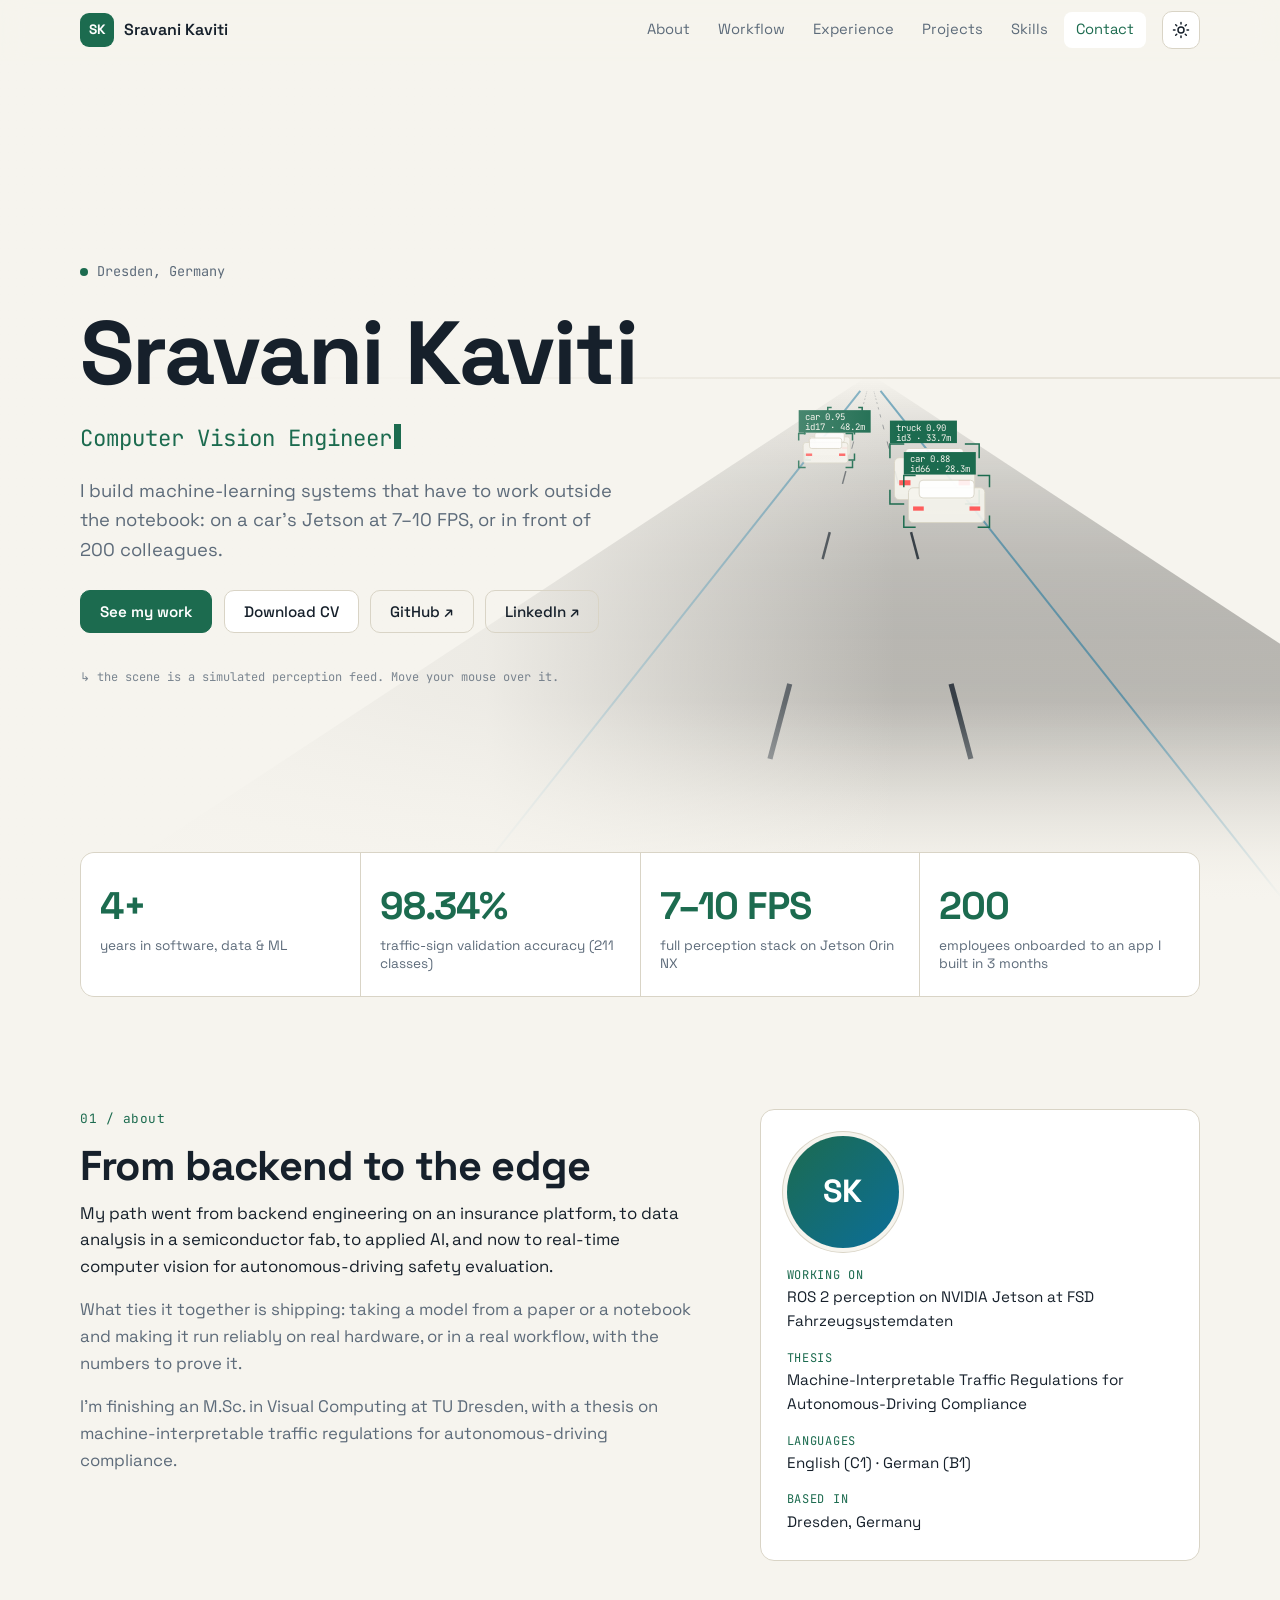
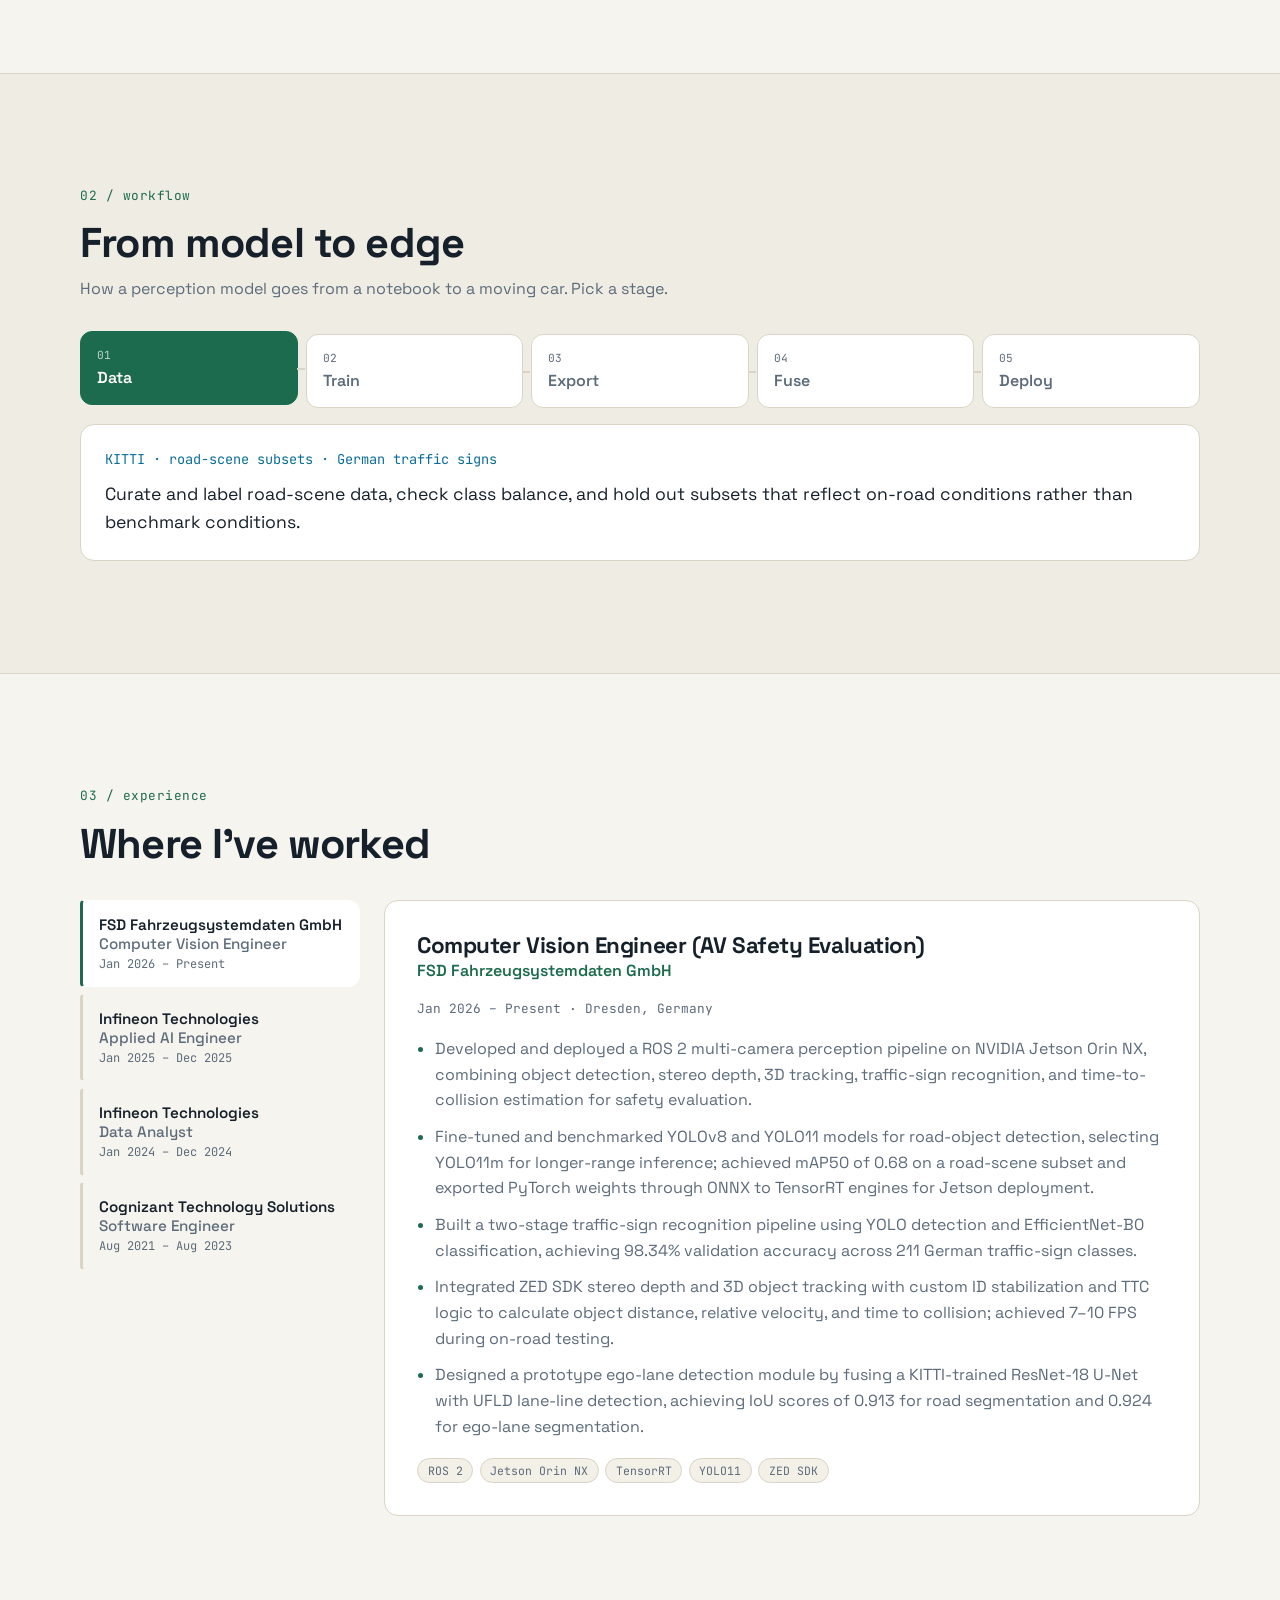
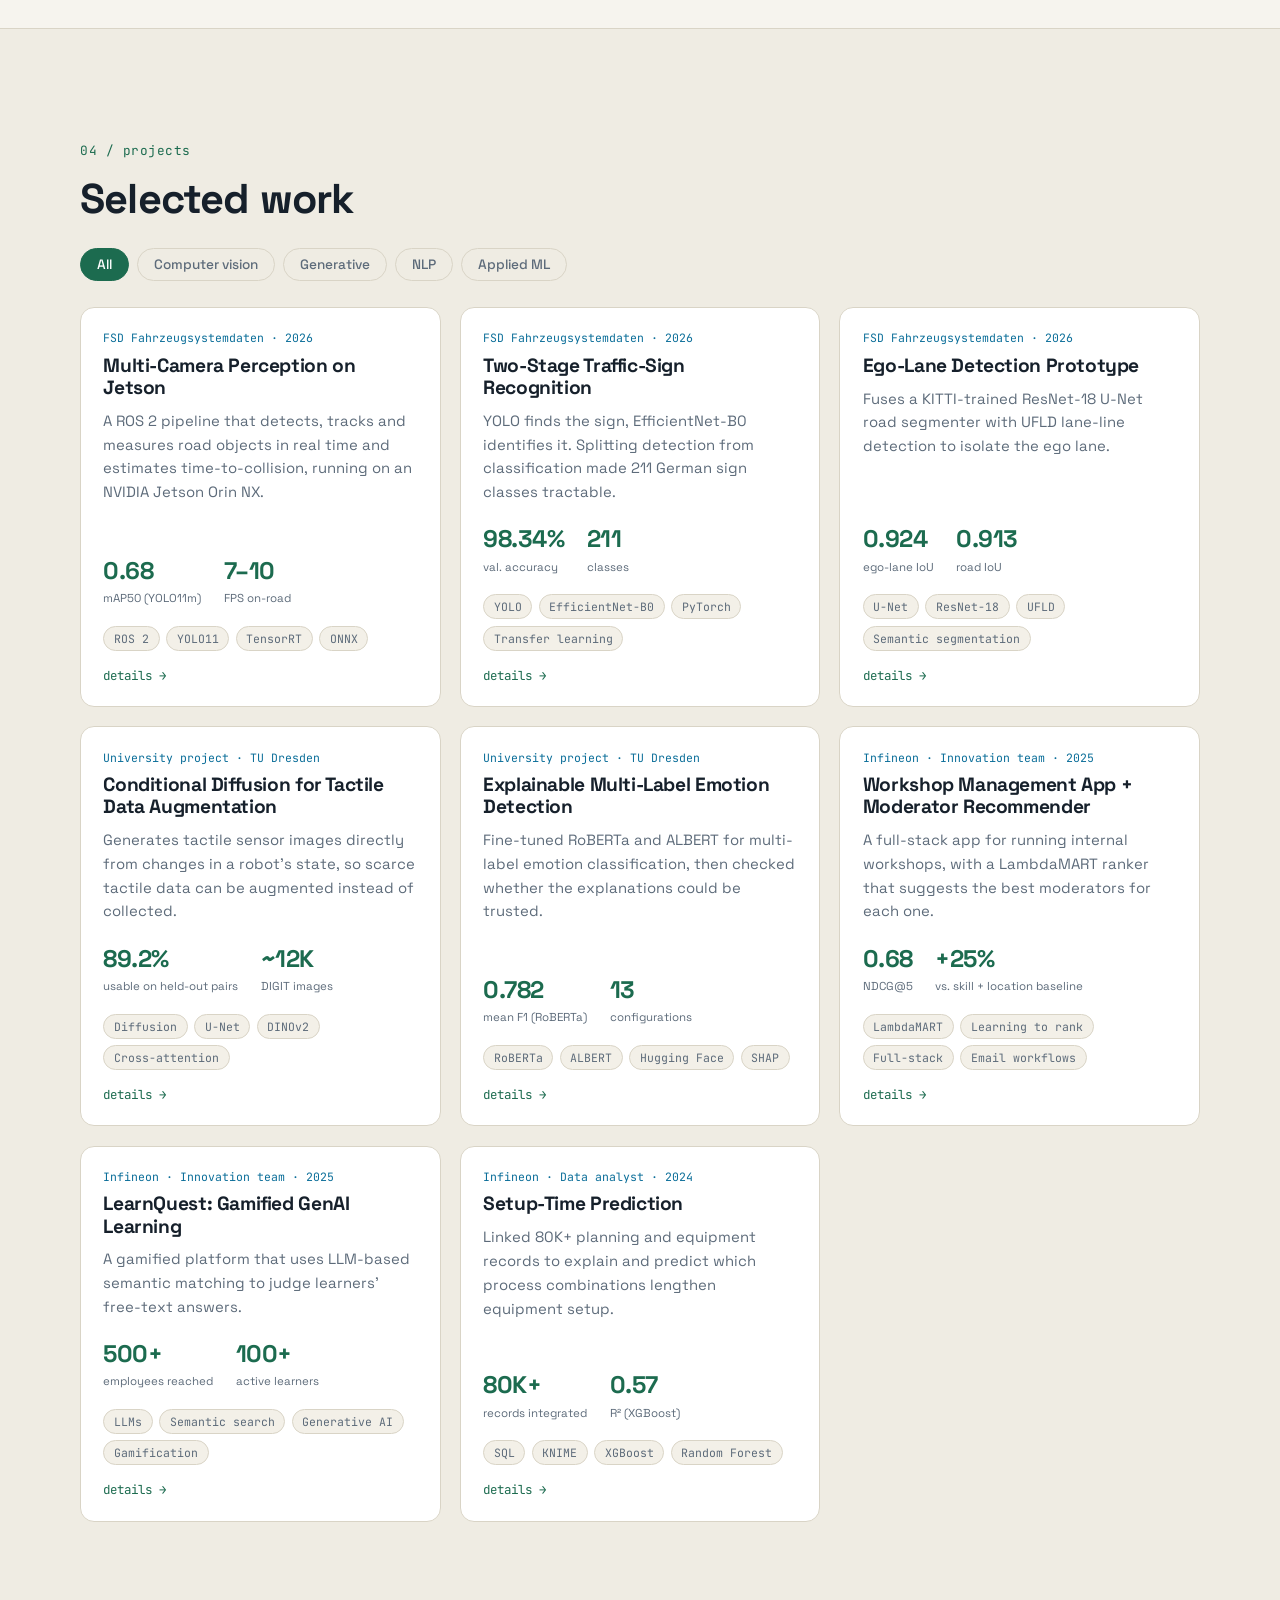
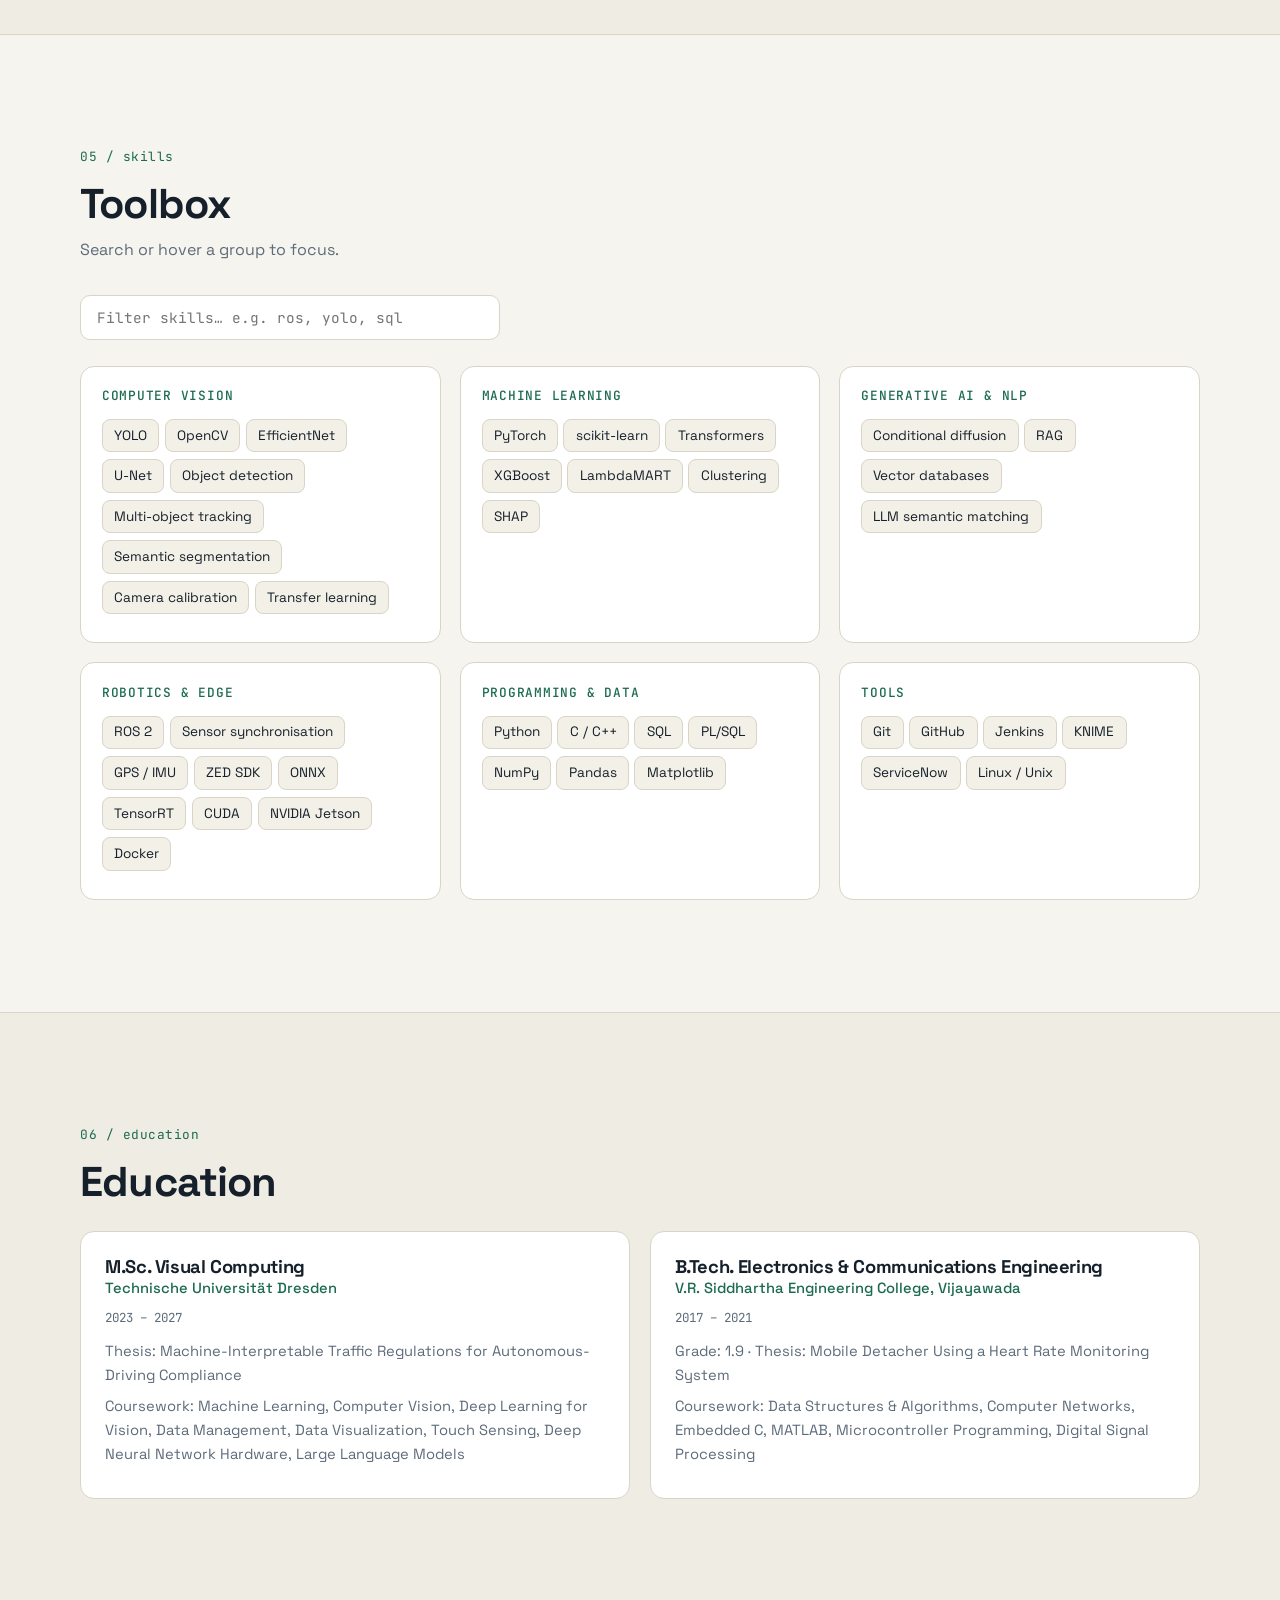
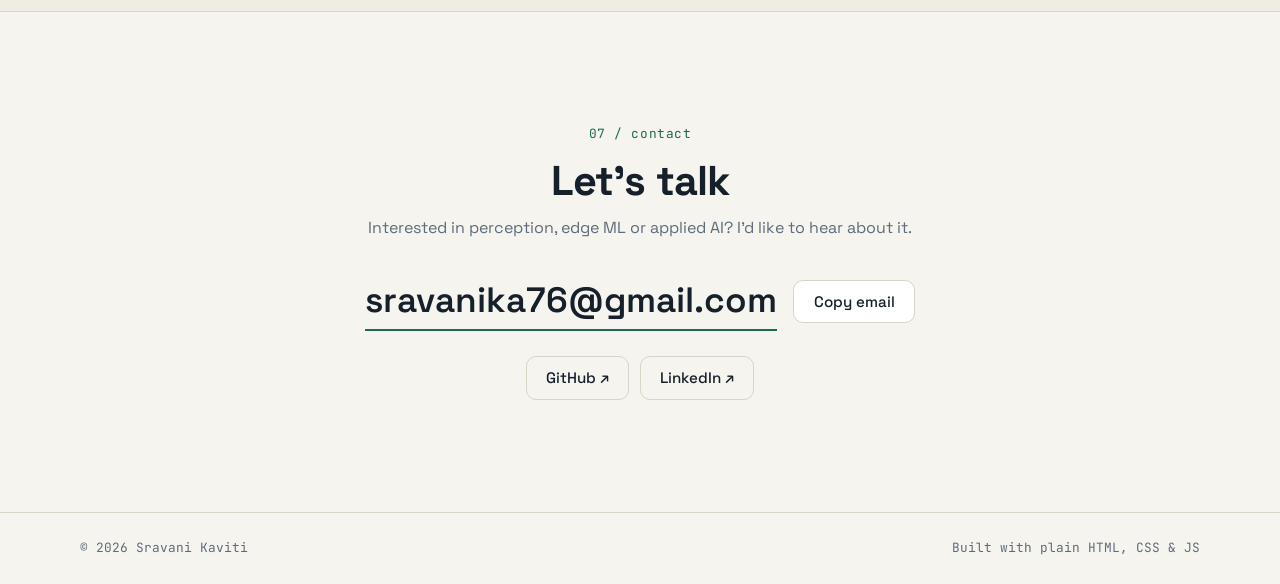
==== index.html @ 3eb27499 "SK_portfolio" ====
<!doctype html>
<html lang="en" data-theme="dark">
<head>
  <meta charset="utf-8">
  <meta name="viewport" content="width=device-width, initial-scale=1">
  <title>Sravani Kaviti · Computer Vision & Applied AI Engineer</title>
  <meta name="description" content="Portfolio of Sravani Kaviti: computer vision and applied AI engineer building real-time perception systems and ML applications. Python, PyTorch, ROS 2, TensorRT, NVIDIA Jetson.">
  <meta property="og:title" content="Sravani Kaviti · Computer Vision & Applied AI Engineer">
  <meta property="og:description" content="Real-time perception on NVIDIA Jetson, ranking models, and generative AI, shipped to real users.">
  <meta property="og:type" content="website">
  <link rel="icon" href="assets/favicon.svg" type="image/svg+xml">
  <link rel="preconnect" href="https://fonts.googleapis.com">
  <link rel="preconnect" href="https://fonts.gstatic.com" crossorigin>
  <link href="https://fonts.googleapis.com/css2?family=JetBrains+Mono:wght@400;500&family=Space+Grotesk:wght@400;500;600;700&display=swap" rel="stylesheet">
  <link rel="stylesheet" href="css/style.css">
  <script>
    // Apply saved theme before paint to avoid a flash
    try {
      var t = localStorage.getItem("theme");
      if (t) document.documentElement.setAttribute("data-theme", t);
      else if (window.matchMedia("(prefers-color-scheme: light)").matches)
        document.documentElement.setAttribute("data-theme", "light");
    } catch (e) {}
  </script>
</head>
<body>
  <div class="progress" id="progress" aria-hidden="true"></div>
  <a class="skip" href="#main">Skip to content</a>

  <header class="nav" id="nav">
    <a class="brand" href="#top" aria-label="Home"><span class="brand-mark">SK</span><span class="brand-name">Sravani Kaviti</span></a>
    <nav aria-label="Primary">
      <ul id="navlinks">
        <li><a href="#about">About</a></li>
        <li><a href="#pipeline">Workflow</a></li>
        <li><a href="#experience">Experience</a></li>
        <li><a href="#projects">Projects</a></li>
        <li><a href="#skills">Skills</a></li>
        <li><a href="#contact">Contact</a></li>
      </ul>
    </nav>
    <button class="icon-btn" id="themeBtn" aria-label="Toggle light / dark theme" title="Toggle theme">
      <svg viewBox="0 0 24 24" width="18" height="18" fill="none" stroke="currentColor" stroke-width="2" stroke-linecap="round" stroke-linejoin="round"><circle cx="12" cy="12" r="4"/><path d="M12 2v2M12 20v2M4.9 4.9l1.4 1.4M17.7 17.7l1.4 1.4M2 12h2M20 12h2M4.9 19.1l1.4-1.4M17.7 6.3l1.4-1.4"/></svg>
    </button>
    <button class="icon-btn menu-btn" id="menuBtn" aria-label="Menu" aria-expanded="false">
      <svg viewBox="0 0 24 24" width="20" height="20" fill="none" stroke="currentColor" stroke-width="2" stroke-linecap="round"><path d="M4 7h16M4 12h16M4 17h16"/></svg>
    </button>
  </header>

  <main id="main">
    <!-- HERO -->
    <section class="hero" id="top">
      <canvas id="scene" aria-hidden="true"></canvas>
      <div class="hero-fade" aria-hidden="true"></div>
      <div class="wrap hero-inner">
        <p class="eyebrow mono"><span class="dot"></span> <span id="loc">Dresden, Germany</span></p>
        <h1 id="heroName">Sravani Kaviti</h1>
        <p class="role mono"><span id="roleText"></span><span class="caret" aria-hidden="true"></span></p>
        <p class="lead" id="tagline"></p>
        <div class="cta">
          <a class="btn primary" href="#projects">See my work</a>
          <a class="btn" id="cvBtn" href="assets/Sravani_Kaviti_CV.pdf" target="_blank" rel="noopener">Download CV</a>
          <a class="btn ghost" id="ghBtn" href="#" target="_blank" rel="noopener">GitHub ↗</a>
          <a class="btn ghost" id="liBtn" href="#" target="_blank" rel="noopener">LinkedIn ↗</a>
        </div>
        <p class="hint mono">↳ the scene is a simulated perception feed. Move your mouse over it.</p>
      </div>
    </section>

    <div class="wrap">
      <ul class="stats" id="stats"></ul>
    </div>

    <!-- ABOUT -->
    <section class="section" id="about">
      <div class="wrap about-grid">
        <div>
          <p class="section-tag mono">01 / about</p>
          <h2>From backend to the edge</h2>
          <div id="aboutText" class="prose"></div>
        </div>
        <aside class="card about-card reveal">
          <div class="avatar" id="avatar"><span>SK</span></div>
          <dl id="aboutNow"></dl>
        </aside>
      </div>
    </section>

    <!-- PIPELINE -->
    <section class="section alt" id="pipeline">
      <div class="wrap">
        <p class="section-tag mono">02 / workflow</p>
        <h2>From model to edge</h2>
        <p class="sub">How a perception model goes from a notebook to a moving car. Pick a stage.</p>
        <div class="pipe" id="pipe" role="tablist" aria-label="Deployment stages"></div>
        <div class="pipe-detail card" id="pipeDetail" aria-live="polite"></div>
      </div>
    </section>

    <!-- EXPERIENCE -->
    <section class="section" id="experience">
      <div class="wrap">
        <p class="section-tag mono">03 / experience</p>
        <h2>Where I've worked</h2>
        <div class="exp">
          <div class="exp-tabs" id="expTabs" role="tablist" aria-label="Roles" aria-orientation="vertical"></div>
          <div class="exp-panel card" id="expPanel" role="tabpanel" aria-live="polite"></div>
        </div>
      </div>
    </section>

    <!-- PROJECTS -->
    <section class="section alt" id="projects">
      <div class="wrap">
        <p class="section-tag mono">04 / projects</p>
        <h2>Selected work</h2>
        <div class="filters" id="filters" role="group" aria-label="Filter projects"></div>
        <div class="grid" id="projectGrid"></div>
      </div>
    </section>

    <!-- SKILLS -->
    <section class="section" id="skills">
      <div class="wrap">
        <p class="section-tag mono">05 / skills</p>
        <h2>Toolbox</h2>
        <p class="sub">Search or hover a group to focus.</p>
        <input class="search mono" id="skillSearch" type="search" placeholder="Filter skills… e.g. ros, yolo, sql" aria-label="Filter skills" autocomplete="off">
        <div class="skills" id="skillGrid"></div>
        <p class="empty mono" id="skillEmpty" hidden>No match. Try another keyword.</p>
      </div>
    </section>

    <!-- EDUCATION -->
    <section class="section alt" id="education">
      <div class="wrap">
        <p class="section-tag mono">06 / education</p>
        <h2>Education</h2>
        <div class="edu" id="eduList"></div>
      </div>
    </section>

    <!-- CONTACT -->
    <section class="section contact" id="contact">
      <div class="wrap">
        <p class="section-tag mono">07 / contact</p>
        <h2>Let's talk</h2>
        <p class="sub">Interested in perception, edge ML or applied AI? I'd like to hear about it.</p>
        <div class="contact-row">
          <a class="big-link" id="mailLink" href="#"></a>
          <button class="btn" id="copyBtn" type="button">Copy email</button>
        </div>
        <div class="cta">
          <a class="btn ghost" id="ghBtn2" href="#" target="_blank" rel="noopener">GitHub ↗</a>
          <a class="btn ghost" id="liBtn2" href="#" target="_blank" rel="noopener">LinkedIn ↗</a>
        </div>
      </div>
    </section>
  </main>

  <footer class="footer">
    <div class="wrap">
      <span class="mono">© <span id="year"></span> Sravani Kaviti</span>
      <span class="mono">Built with plain HTML, CSS &amp; JS</span>
    </div>
  </footer>

  <dialog class="modal" id="modal" aria-labelledby="mTitle">
    <form method="dialog"><button class="icon-btn close" aria-label="Close">✕</button></form>
    <div id="modalBody"></div>
  </dialog>

  <div class="toast mono" id="toast" role="status" aria-live="polite"></div>

  <script src="js/data.js"></script>
  <script src="js/scene.js"></script>
  <script src="js/main.js"></script>
</body>
</html>
---- css/style.css ----
:root {
  --bg: #0b0f14;
  --bg-alt: #0e141b;
  --surface: #121a23;
  --surface-2: #17212c;
  --line: #243142;
  --text: #e8edf2;
  --muted: #8d9bab;
  --accent: #b6f24a;
  --accent-ink: #0b0f14;
  --accent-2: #4cc9f0;
  --warn: #ffb454;
  --radius: 14px;
  --font: "Space Grotesk", system-ui, -apple-system, "Segoe UI", Roboto, sans-serif;
  --mono: "JetBrains Mono", ui-monospace, "SFMono-Regular", Menlo, Consolas, monospace;
  color-scheme: dark;
}
:root[data-theme="light"] {
  --bg: #f6f4ee;
  --bg-alt: #efece3;
  --surface: #ffffff;
  --surface-2: #f3f0e8;
  --line: #d9d4c6;
  --text: #16202b;
  --muted: #5d6b7a;
  --accent: #1c6b4f;
  --accent-ink: #ffffff;
  --accent-2: #0b6e99;
  --warn: #b25e00;
  color-scheme: light;
}

* { box-sizing: border-box; }
html { scroll-behavior: smooth; scroll-padding-top: 72px; }
body {
  margin: 0;
  background: var(--bg);
  color: var(--text);
  font-family: var(--font);
  font-size: 16px;
  line-height: 1.6;
  -webkit-font-smoothing: antialiased;
  overflow-x: clip;
}
a { color: inherit; }
h1, h2, h3 { line-height: 1.15; margin: 0; letter-spacing: -0.02em; }
h2 { font-size: clamp(1.8rem, 4vw, 2.6rem); margin-bottom: 0.6rem; }
p { margin: 0 0 1rem; }
.mono { font-family: var(--mono); }
.wrap { width: min(1120px, 100% - 2.5rem); margin-inline: auto; }
.skip { position: absolute; left: -999px; top: 0; background: var(--accent); color: var(--accent-ink); padding: .5rem 1rem; z-index: 100; }
.skip:focus { left: 0; }
:focus-visible { outline: 2px solid var(--accent); outline-offset: 3px; border-radius: 6px; }

/* progress + nav */
.progress { position: fixed; top: 0; left: 0; height: 3px; width: 0; background: var(--accent); z-index: 60; }
.nav {
  position: fixed; inset: 0 0 auto 0; z-index: 50;
  display: flex; align-items: center; gap: 1rem;
  padding: .7rem max(1.25rem, calc((100% - 1120px) / 2));
  backdrop-filter: blur(14px);
  background: color-mix(in srgb, var(--bg) 72%, transparent);
  border-bottom: 1px solid transparent;
  transition: border-color .3s;
}
.nav.scrolled { border-color: var(--line); }
.brand { display: flex; align-items: center; gap: .6rem; text-decoration: none; font-weight: 600; margin-right: auto; }
.brand-mark {
  display: grid; place-items: center; width: 34px; height: 34px; border-radius: 9px;
  background: var(--accent); color: var(--accent-ink); font-weight: 700; font-size: .85rem;
}
nav ul { display: flex; gap: .25rem; list-style: none; margin: 0; padding: 0; }
nav a {
  display: block; padding: .4rem .75rem; border-radius: 8px; text-decoration: none;
  color: var(--muted); font-size: .92rem; transition: color .2s, background .2s;
}
nav a:hover, nav a.active { color: var(--text); background: var(--surface); }
nav a.active { color: var(--accent); }
.icon-btn {
  display: grid; place-items: center; width: 38px; height: 38px; border-radius: 10px;
  border: 1px solid var(--line); background: var(--surface); color: var(--text); cursor: pointer;
  transition: border-color .2s, transform .2s;
}
.icon-btn:hover { border-color: var(--accent); transform: translateY(-1px); }
.menu-btn { display: none; }

/* buttons */
.btn {
  display: inline-flex; align-items: center; gap: .4rem; padding: .7rem 1.2rem; border-radius: 10px;
  border: 1px solid var(--line); background: var(--surface); color: var(--text);
  font: 500 .95rem var(--font); text-decoration: none; cursor: pointer;
  transition: transform .2s, border-color .2s, background .2s;
}
.btn:hover { transform: translateY(-2px); border-color: var(--accent); }
.btn.primary { background: var(--accent); color: var(--accent-ink); border-color: var(--accent); font-weight: 600; }
.btn.ghost { background: transparent; }
.cta { display: flex; flex-wrap: wrap; gap: .7rem; margin-top: 1.6rem; }

/* hero */
.hero { position: relative; min-height: min(100svh, 920px); display: flex; align-items: center; overflow: hidden; padding-top: 4rem; }
#scene { position: absolute; inset: 0; width: 100%; height: 100%; display: block; }
.hero-fade {
  position: absolute; inset: 0; pointer-events: none;
  background:
    linear-gradient(90deg, var(--bg) 0%, color-mix(in srgb, var(--bg) 85%, transparent) 38%, transparent 70%),
    linear-gradient(0deg, var(--bg) 0%, transparent 22%);
}
.hero-inner { position: relative; pointer-events: none; }
.hero-inner > * { pointer-events: auto; }
.eyebrow { color: var(--muted); font-size: .85rem; display: flex; align-items: center; gap: .55rem; margin-bottom: 1.2rem; }
.dot { width: 8px; height: 8px; border-radius: 50%; background: var(--accent); box-shadow: 0 0 0 0 var(--accent); animation: ping 2s infinite; }
@keyframes ping { 70% { box-shadow: 0 0 0 10px transparent; } 100% { box-shadow: 0 0 0 0 transparent; } }
.hero h1 { font-size: clamp(2.8rem, 8vw, 5.6rem); font-weight: 700; }
.role { font-size: clamp(1rem, 2.4vw, 1.4rem); color: var(--accent); margin: 1rem 0 1.2rem; min-height: 1.6em; }
.caret { display: inline-block; width: .55ch; height: 1.1em; background: var(--accent); margin-left: 2px; vertical-align: -0.15em; animation: blink 1s steps(2) infinite; }
@keyframes blink { 50% { opacity: 0; } }
.lead { max-width: 34rem; font-size: 1.15rem; color: var(--muted); }
.hint { font-size: .75rem; color: var(--muted); margin-top: 2.2rem; opacity: .8; }

/* stats */
.stats {
  list-style: none; margin: -3rem 0 0; padding: 0; position: relative; z-index: 2;
  display: grid; grid-template-columns: repeat(4, 1fr); gap: 1px;
  background: var(--line); border: 1px solid var(--line); border-radius: var(--radius); overflow: hidden;
}
.stats li { background: var(--surface); padding: 1.4rem 1.2rem; }
.stats strong { display: block; font-size: clamp(1.7rem, 3.4vw, 2.4rem); font-weight: 700; color: var(--accent); letter-spacing: -0.03em; }
.stats span { color: var(--muted); font-size: .85rem; line-height: 1.35; display: block; }

/* sections */
.section { padding: clamp(4rem, 9vw, 7rem) 0; }
.section.alt { background: var(--bg-alt); border-block: 1px solid var(--line); }
.section-tag { color: var(--accent); font-size: .8rem; margin-bottom: .8rem; letter-spacing: .04em; }
.sub { color: var(--muted); max-width: 40rem; margin-bottom: 2rem; }
.card { background: var(--surface); border: 1px solid var(--line); border-radius: var(--radius); }

/* about */
.about-grid { display: grid; grid-template-columns: 1.4fr 1fr; gap: clamp(1.5rem, 5vw, 4rem); align-items: start; }
.prose p { color: var(--muted); font-size: 1.05rem; }
.prose p:first-child { color: var(--text); }
.about-card { padding: 1.6rem; position: sticky; top: 90px; }
.avatar {
  width: 112px; height: 112px; border-radius: 50%; overflow: hidden; margin-bottom: 1.2rem;
  display: grid; place-items: center; font-weight: 700; font-size: 2rem; color: var(--accent-ink);
  background: linear-gradient(135deg, var(--accent), var(--accent-2));
  box-shadow: 0 0 0 4px var(--bg), 0 0 0 5px var(--line);
}
.avatar img { width: 100%; height: 100%; object-fit: cover; display: block; }
dl { margin: 0; }
dt { font: .75rem var(--mono); color: var(--accent); text-transform: uppercase; letter-spacing: .06em; margin-top: 1rem; }
dd { margin: .15rem 0 0; color: var(--text); font-size: .95rem; }

/* pipeline */
.pipe { display: grid; grid-template-columns: repeat(5, 1fr); gap: .5rem; margin-bottom: 1rem; position: relative; }
.pipe button {
  position: relative; text-align: left; padding: 1rem; border-radius: 12px; cursor: pointer;
  border: 1px solid var(--line); background: var(--surface); color: var(--muted);
  font: 600 1rem var(--font); transition: all .25s;
}
.pipe button small { display: block; font: .7rem var(--mono); color: var(--muted); margin-bottom: .3rem; }
.pipe button:hover { border-color: var(--accent); color: var(--text); }
.pipe button[aria-selected="true"] { background: var(--accent); color: var(--accent-ink); border-color: var(--accent); transform: translateY(-3px); }
.pipe button[aria-selected="true"] small { color: var(--accent-ink); opacity: .7; }
.pipe button:not(:last-child)::after {
  content: ""; position: absolute; right: -.5rem; top: 50%; width: .5rem; height: 2px; background: var(--line);
}
.pipe-detail { padding: 1.5rem; }
.pipe-detail .mono { color: var(--accent-2); font-size: .85rem; margin-bottom: .6rem; }
.pipe-detail p:last-child { margin: 0; font-size: 1.1rem; }
.pipe-detail.swap { animation: swap .35s ease; }
@keyframes swap { from { opacity: 0; transform: translateY(6px); } }

/* experience */
.exp { display: grid; grid-template-columns: 280px 1fr; gap: 1.5rem; margin-top: 2rem; }
.exp-tabs { display: flex; flex-direction: column; gap: .4rem; }
.exp-tabs button {
  text-align: left; padding: .9rem 1rem; border-radius: 12px; cursor: pointer;
  border: 1px solid transparent; background: transparent; color: var(--muted); font: 500 .95rem var(--font);
  border-left: 3px solid var(--line); border-radius: 4px 12px 12px 4px; transition: all .2s;
}
.exp-tabs button b { display: block; color: var(--text); font-weight: 600; }
.exp-tabs button span { font: .75rem var(--mono); }
.exp-tabs button:hover { background: var(--surface); }
.exp-tabs button[aria-selected="true"] { background: var(--surface); border-left-color: var(--accent); }
.exp-panel { padding: clamp(1.2rem, 3vw, 2rem); }
.exp-panel h3 { font-size: 1.4rem; }
.exp-panel .org { color: var(--accent); font-weight: 600; }
.exp-panel .meta { color: var(--muted); font: .8rem var(--mono); margin: .3rem 0 1.2rem; }
.exp-panel ul { padding-left: 1.1rem; margin: 0 0 1.2rem; }
.exp-panel li { margin-bottom: .7rem; color: var(--muted); }
.exp-panel li::marker { color: var(--accent); }
.exp-panel.swap { animation: swap .35s ease; }
.tags { display: flex; flex-wrap: wrap; gap: .4rem; }
.tag { font: .72rem var(--mono); padding: .25rem .6rem; border-radius: 99px; border: 1px solid var(--line); color: var(--muted); background: var(--surface-2); }

/* projects */
.filters { display: flex; flex-wrap: wrap; gap: .5rem; margin: 1.6rem 0 1.6rem; }
.chip {
  padding: .45rem 1rem; border-radius: 99px; border: 1px solid var(--line); background: transparent;
  color: var(--muted); font: 500 .85rem var(--font); cursor: pointer; transition: all .2s;
}
.chip:hover { color: var(--text); border-color: var(--accent); }
.chip[aria-pressed="true"] { background: var(--accent); color: var(--accent-ink); border-color: var(--accent); }
.grid { display: grid; grid-template-columns: repeat(auto-fill, minmax(min(100%, 320px), 1fr)); gap: 1.2rem; }
.pcard {
  position: relative; display: flex; flex-direction: column; text-align: left; padding: 1.4rem;
  cursor: pointer; font: inherit; color: inherit; overflow: hidden;
  transition: transform .25s, border-color .25s;
}
.pcard::before {
  content: ""; position: absolute; inset: 0; pointer-events: none; opacity: 0; transition: opacity .3s;
  background: radial-gradient(260px circle at var(--mx, 50%) var(--my, 50%), color-mix(in srgb, var(--accent) 16%, transparent), transparent 70%);
}
.pcard:hover { transform: translateY(-4px); border-color: var(--accent); }
.pcard:hover::before { opacity: 1; }
.pcard .kicker { font: .72rem var(--mono); color: var(--accent-2); margin-bottom: .6rem; }
.pcard h3 { font-size: 1.2rem; margin-bottom: .6rem; }
.pcard p { color: var(--muted); font-size: .93rem; flex: 1; }
.pmetrics { display: flex; gap: 1.4rem; margin: .4rem 0 1rem; }
.pmetrics b { display: block; font-size: 1.5rem; color: var(--accent); letter-spacing: -.02em; line-height: 1.1; }
.pmetrics span { font-size: .72rem; color: var(--muted); }
.pcard .more { font: .78rem var(--mono); color: var(--accent); margin-top: 1rem; }
.pcard.hide { display: none; }

/* skills */
.search {
  width: min(100%, 420px); padding: .75rem 1rem; border-radius: 10px; border: 1px solid var(--line);
  background: var(--surface); color: var(--text); font-size: .9rem; margin-bottom: 1.6rem;
}
.search:focus { outline: 2px solid var(--accent); outline-offset: 2px; }
.skills { display: grid; grid-template-columns: repeat(auto-fill, minmax(min(100%, 330px), 1fr)); gap: 1.2rem; }
.sgroup { padding: 1.3rem; transition: opacity .25s, border-color .25s, transform .25s; }
.sgroup h3 { font: 500 .8rem var(--mono); color: var(--accent); text-transform: uppercase; letter-spacing: .06em; margin-bottom: .9rem; }
.sgroup:hover { border-color: var(--accent); }
.skills:hover .sgroup:not(:hover) { opacity: .55; }
.sgroup.hide { display: none; }
.pill { display: inline-block; margin: 0 .35rem .45rem 0; padding: .3rem .7rem; border-radius: 8px; font-size: .85rem; background: var(--surface-2); border: 1px solid var(--line); transition: all .2s; }
.pill:hover { transform: translateY(-2px); border-color: var(--accent-2); }
.pill.hit { border-color: var(--accent); color: var(--accent); }
.pill.dim { display: none; }
.empty { color: var(--muted); }

/* education */
.edu { display: grid; grid-template-columns: repeat(auto-fit, minmax(min(100%, 420px), 1fr)); gap: 1.2rem; margin-top: 1.6rem; }
.edu .card { padding: 1.5rem; }
.edu h3 { font-size: 1.15rem; }
.edu .school { color: var(--accent); font-weight: 500; }
.edu .meta { font: .78rem var(--mono); color: var(--muted); margin: .2rem 0 .9rem; }
.edu p { color: var(--muted); font-size: .92rem; margin-bottom: .5rem; }

/* contact */
.contact { text-align: center; }
.contact .sub { margin-inline: auto; }
.contact .cta { justify-content: center; }
.contact-row { display: flex; flex-wrap: wrap; justify-content: center; align-items: center; gap: 1rem; }
.big-link { font-size: clamp(1.2rem, 4vw, 2.2rem); font-weight: 600; text-decoration: none; border-bottom: 2px solid var(--accent); word-break: break-all; }
.big-link:hover { color: var(--accent); }
.footer { border-top: 1px solid var(--line); padding: 1.6rem 0; color: var(--muted); font-size: .8rem; }
.footer .wrap { display: flex; flex-wrap: wrap; justify-content: space-between; gap: .5rem; }

/* modal */
.modal {
  width: min(680px, calc(100% - 2rem)); max-height: 88vh; overflow: auto; padding: 1.8rem;
  background: var(--surface); color: var(--text); border: 1px solid var(--line); border-radius: 18px;
}
.modal::backdrop { background: rgba(5, 8, 12, .7); backdrop-filter: blur(4px); }
.modal[open] { animation: pop .25s ease; }
@keyframes pop { from { opacity: 0; transform: translateY(14px) scale(.98); } }
.modal .close { position: absolute; top: 1rem; right: 1rem; }
.modal h3 { font-size: 1.6rem; padding-right: 2.5rem; margin-bottom: .6rem; }
.modal ul { padding-left: 1.1rem; color: var(--muted); }
.modal li { margin-bottom: .6rem; }
.modal li::marker { color: var(--accent); }
.modal .actions { margin-top: 1.4rem; }

.toast {
  position: fixed; bottom: 1.5rem; left: 50%; transform: translate(-50%, 20px); opacity: 0;
  background: var(--accent); color: var(--accent-ink); padding: .6rem 1.1rem; border-radius: 10px;
  font-size: .85rem; transition: all .3s; pointer-events: none; z-index: 90;
}
.toast.show { opacity: 1; transform: translate(-50%, 0); }

/* reveal on scroll */
.reveal { opacity: 0; transform: translateY(22px); transition: opacity .7s ease, transform .7s ease; }
.reveal.in { opacity: 1; transform: none; }

/* responsive */
@media (max-width: 900px) {
  .stats { grid-template-columns: repeat(2, 1fr); margin-top: -2rem; }
  .about-grid { grid-template-columns: 1fr; }
  .about-card { position: static; }
  .pipe { grid-template-columns: 1fr; }
  .pipe button:not(:last-child)::after { display: none; }
  .exp { grid-template-columns: 1fr; }
  .exp-tabs { flex-direction: row; overflow-x: auto; padding-bottom: .4rem; }
  .exp-tabs button { min-width: 210px; border-left: 0; border-bottom: 3px solid var(--line); border-radius: 10px 10px 4px 4px; }
  .exp-tabs button[aria-selected="true"] { border-bottom-color: var(--accent); }
  .hero-fade { background: linear-gradient(0deg, var(--bg) 0%, color-mix(in srgb, var(--bg) 88%, transparent) 55%, color-mix(in srgb, var(--bg) 40%, transparent) 100%); }
  .menu-btn { display: grid; }
  nav { position: absolute; top: 100%; left: 0; right: 0; background: var(--bg); border-bottom: 1px solid var(--line); display: none; }
  nav.open { display: block; }
  nav ul { flex-direction: column; padding: .6rem 1.25rem 1rem; }
  .brand-name { display: none; }
  .brand { margin-right: auto; }
}
@media (max-width: 520px) {
  .stats { grid-template-columns: 1fr; }
}
@media (prefers-reduced-motion: reduce) {
  html { scroll-behavior: auto; }
  *, *::before, *::after { animation: none !important; transition: none !important; }
  .reveal { opacity: 1; transform: none; }
}
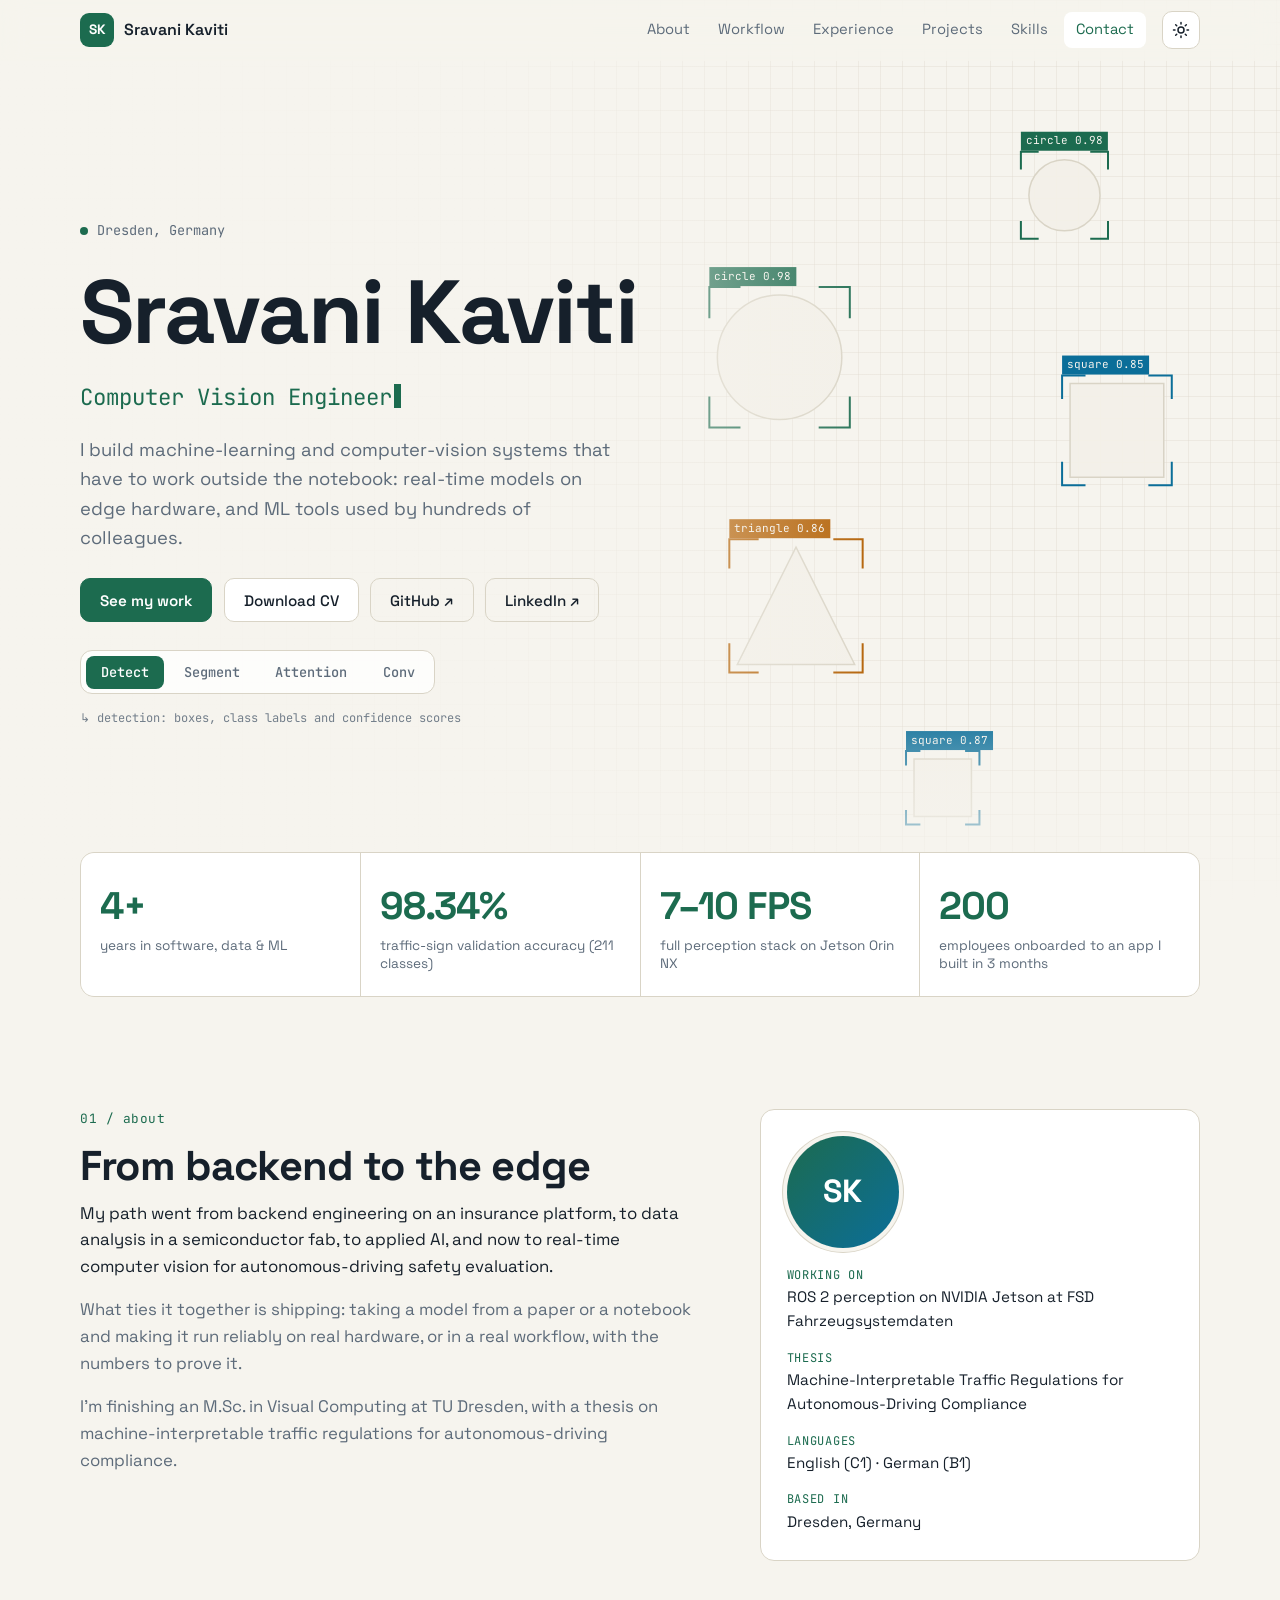
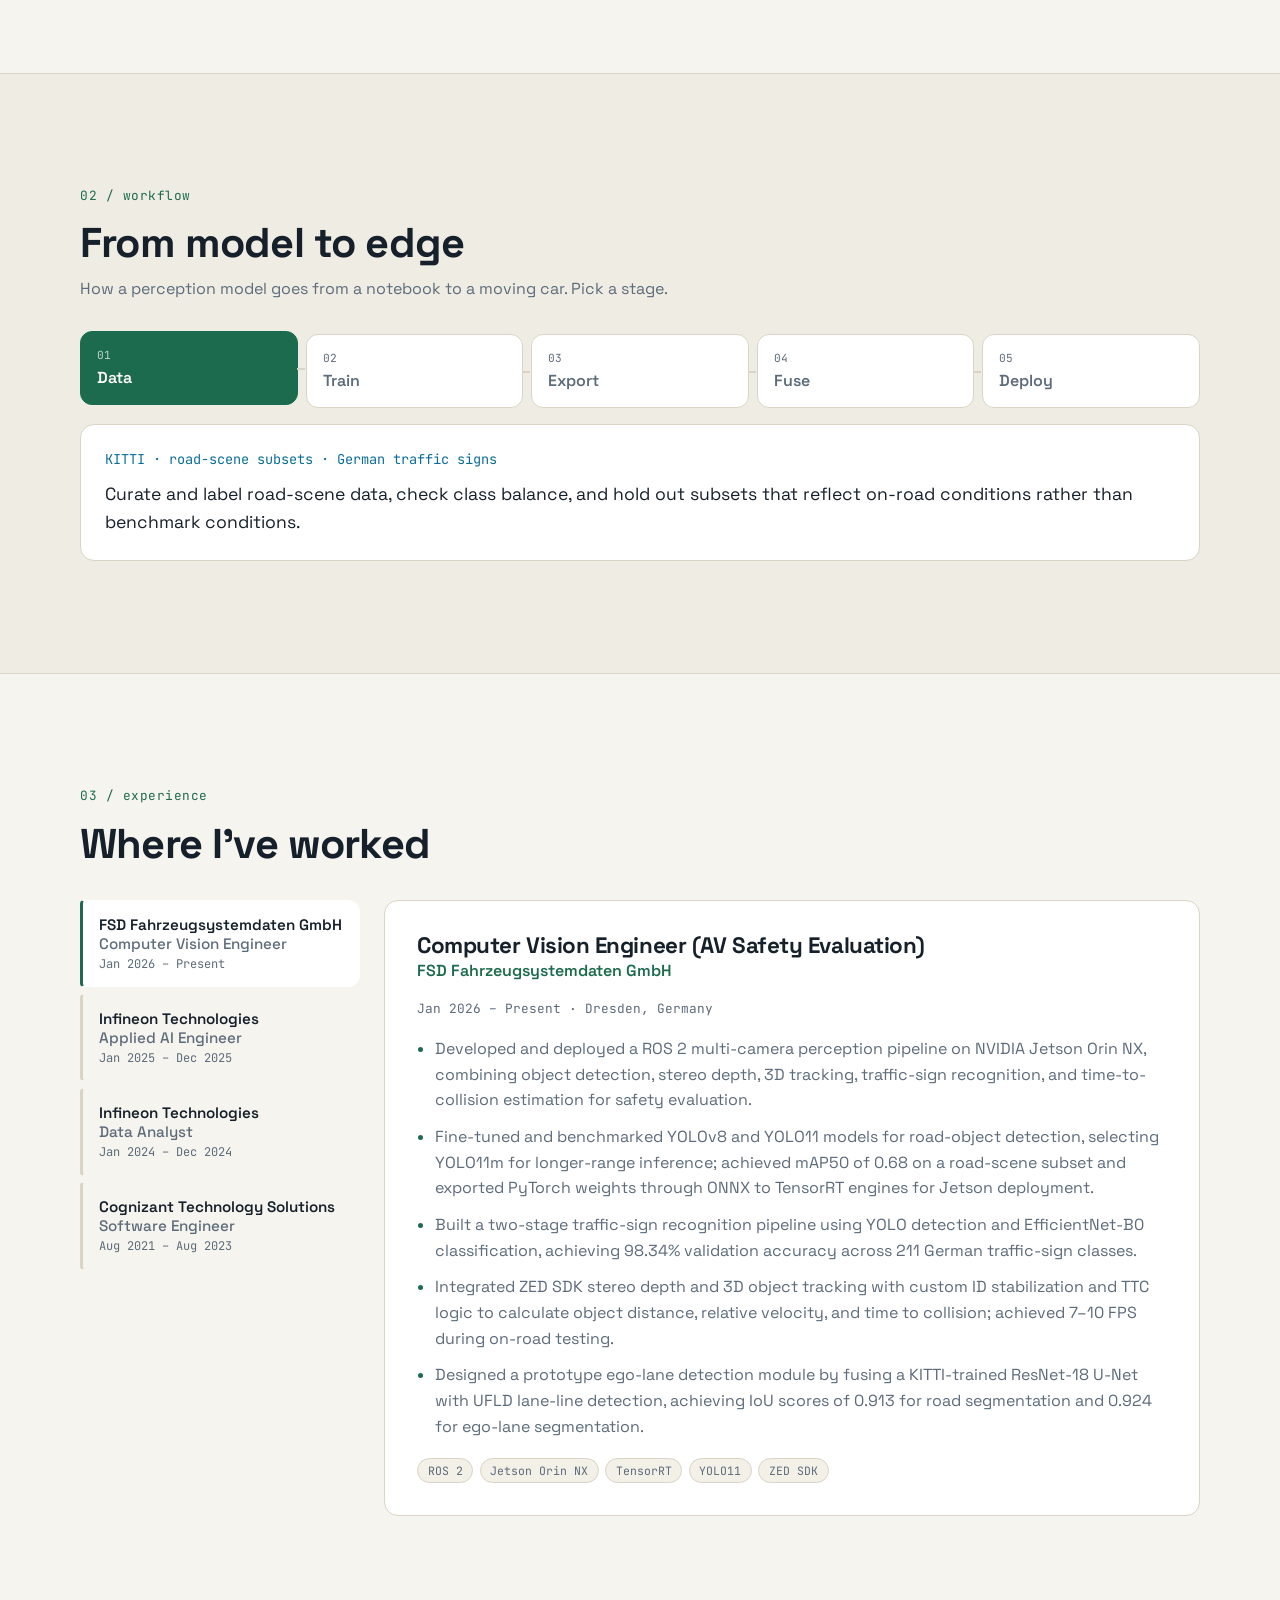
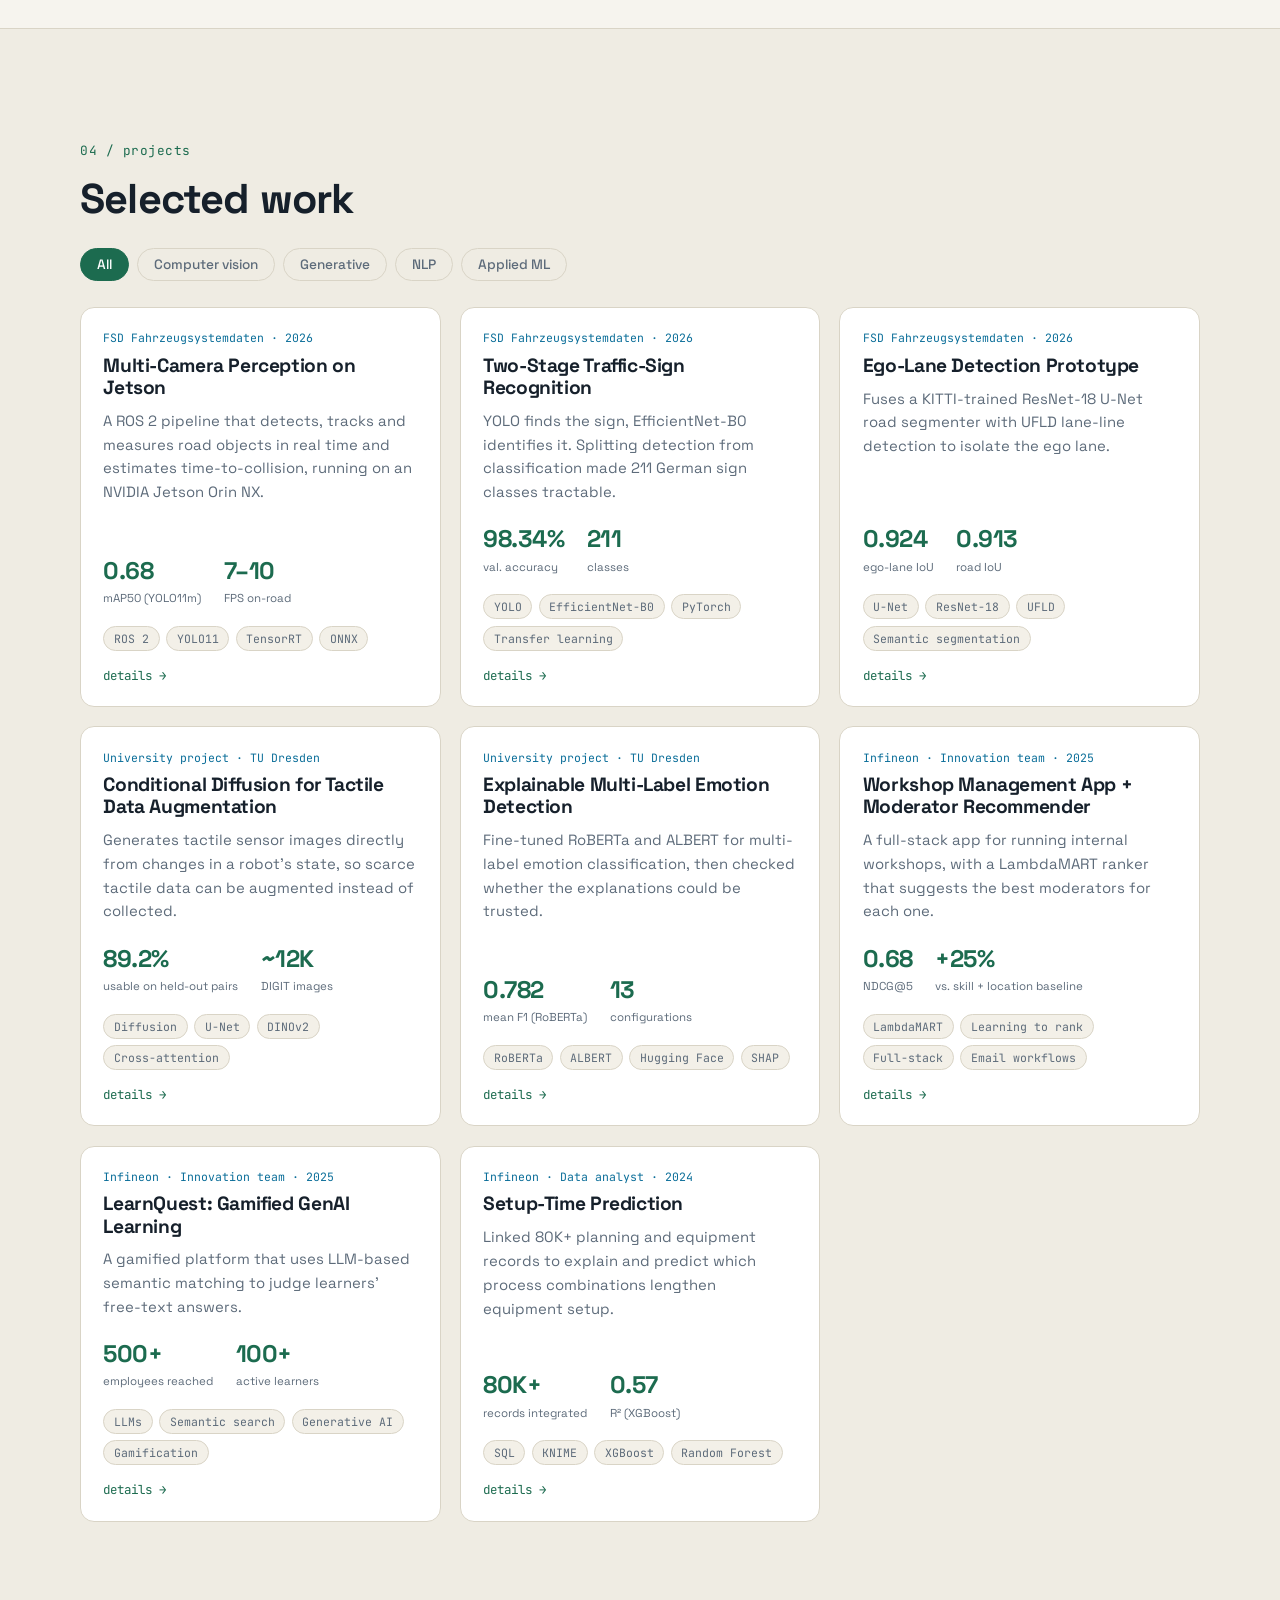
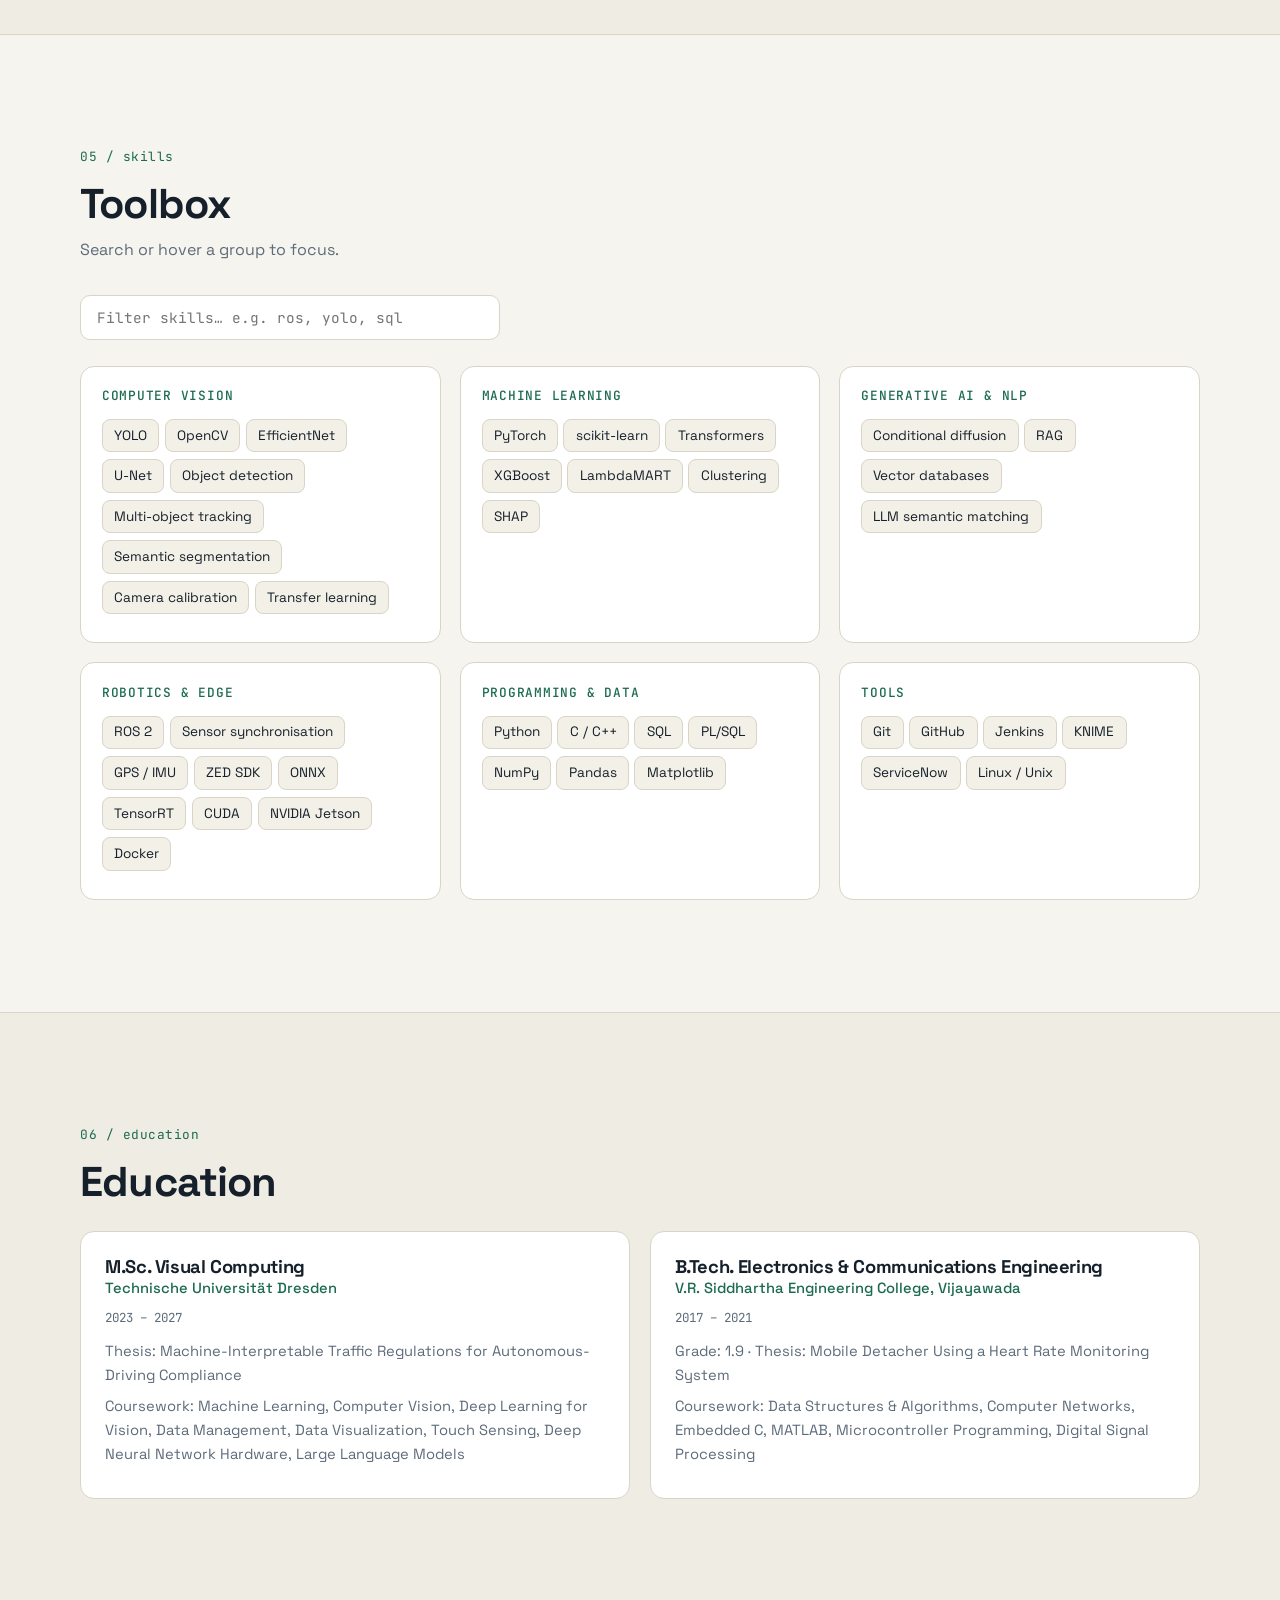
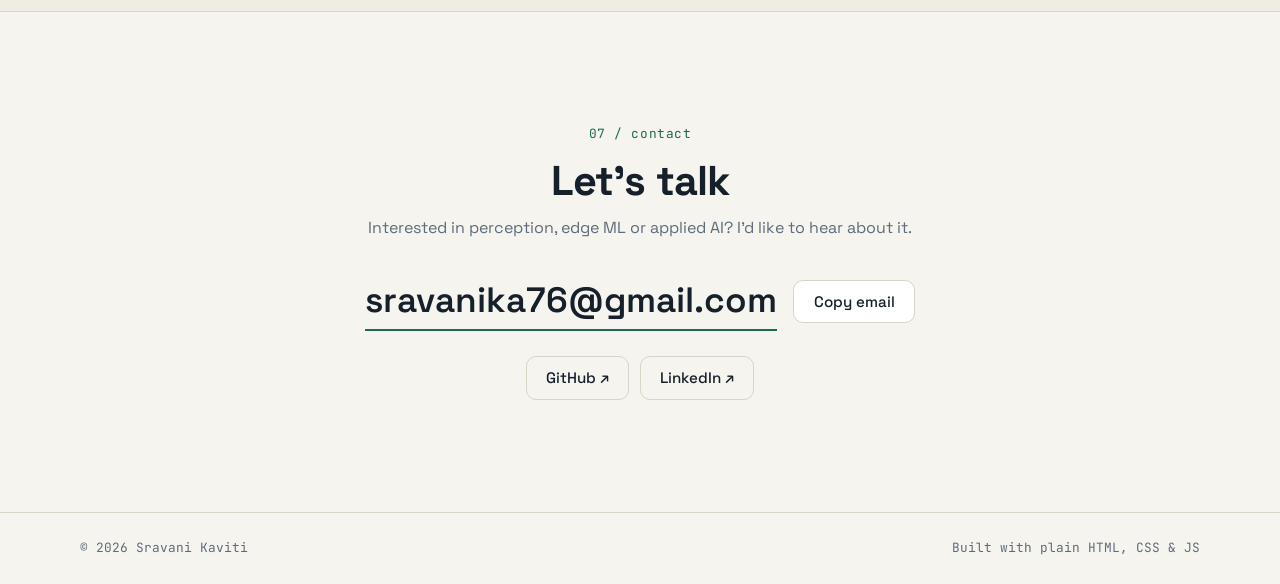
==== commit 0c006d0e: "SK_Template_Update" ====
--- a/index.html
+++ b/index.html
@@ -63,7 +63,13 @@
           <a class="btn ghost" id="ghBtn" href="#" target="_blank" rel="noopener">GitHub ↗</a>
           <a class="btn ghost" id="liBtn" href="#" target="_blank" rel="noopener">LinkedIn ↗</a>
         </div>
-        <p class="hint mono">↳ the scene is a simulated perception feed. Move your mouse over it.</p>
+        <div class="modes" id="modes" role="group" aria-label="Vision demo mode">
+          <button type="button" data-mode="detect" aria-pressed="true">Detect</button>
+          <button type="button" data-mode="segment" aria-pressed="false">Segment</button>
+          <button type="button" data-mode="attention" aria-pressed="false">Attention</button>
+          <button type="button" data-mode="conv" aria-pressed="false">Conv</button>
+        </div>
+        <p class="hint mono" id="modeCaption">↳ simulated demo. Switch modes and move your mouse over the image.</p>
       </div>
     </section>
 
--- a/css/style.css
+++ b/css/style.css
@@ -115,7 +115,13 @@
 .caret { display: inline-block; width: .55ch; height: 1.1em; background: var(--accent); margin-left: 2px; vertical-align: -0.15em; animation: blink 1s steps(2) infinite; }
 @keyframes blink { 50% { opacity: 0; } }
 .lead { max-width: 34rem; font-size: 1.15rem; color: var(--muted); }
-.hint { font-size: .75rem; color: var(--muted); margin-top: 2.2rem; opacity: .8; }
+.hint { font-size: .75rem; color: var(--muted); opacity: .85; }
+
+.modes { display: inline-flex; gap: .3rem; margin-top: 1.8rem; padding: .3rem; border: 1px solid var(--line); border-radius: 12px; background: color-mix(in srgb, var(--surface) 80%, transparent); }
+.modes button { padding: .45rem .95rem; border: 0; border-radius: 8px; background: transparent; color: var(--muted); font: 500 .85rem var(--mono); cursor: pointer; transition: all .2s; }
+.modes button:hover { color: var(--text); }
+.modes button[aria-pressed="true"] { background: var(--accent); color: var(--accent-ink); }
+.hint { margin-top: .9rem !important; }
 
 /* stats */
 .stats {
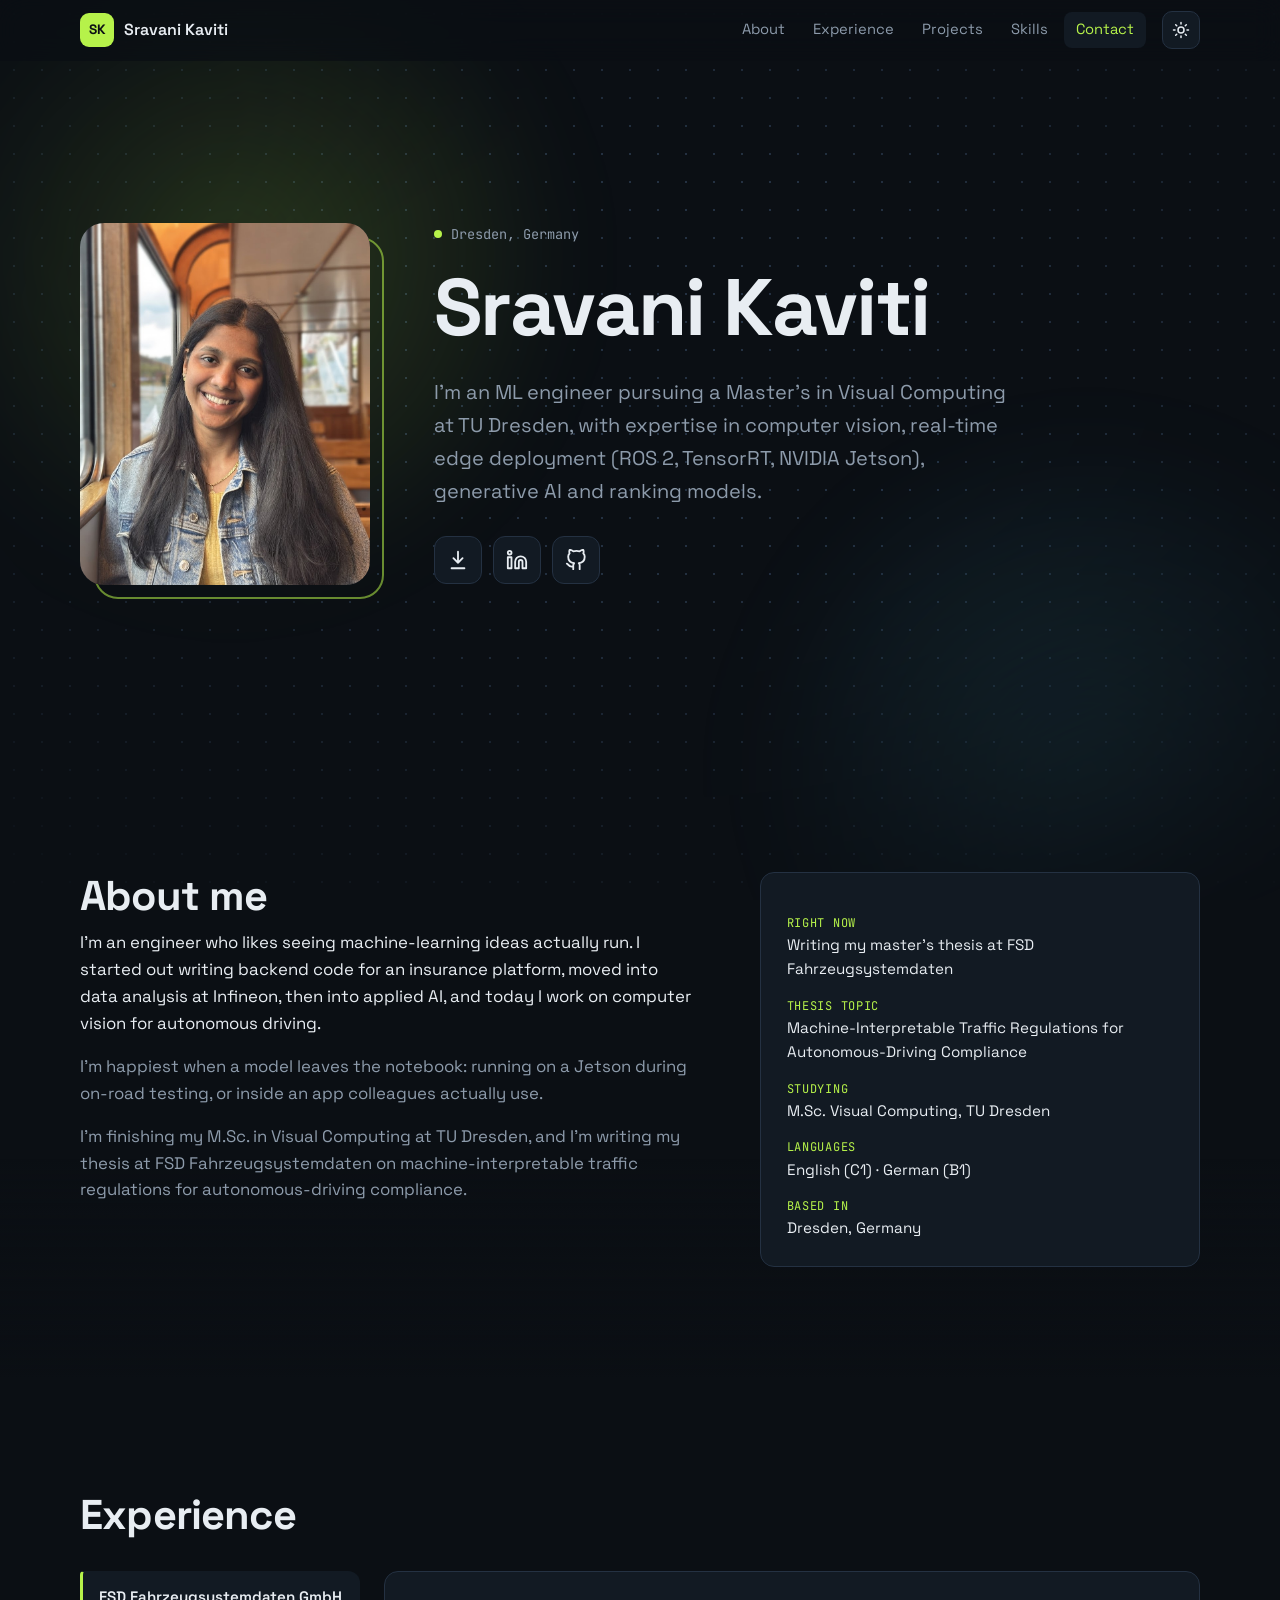
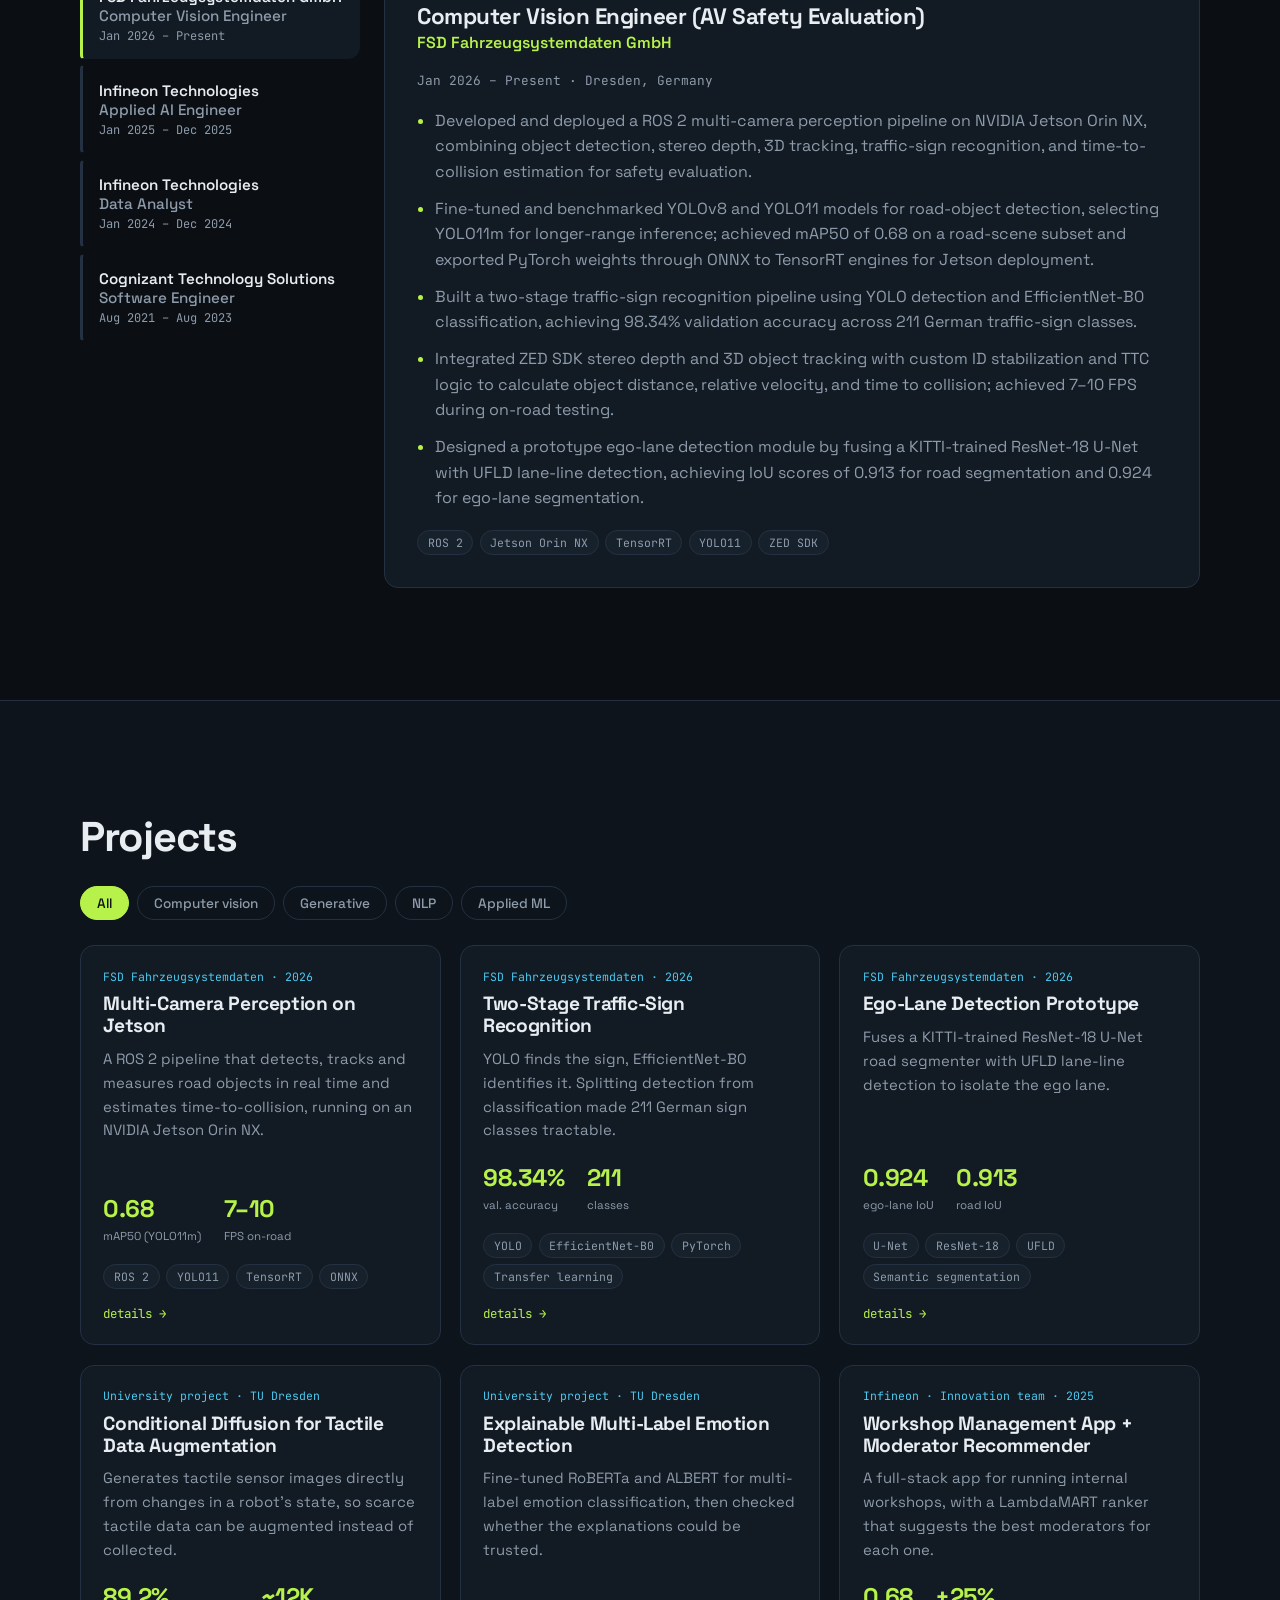
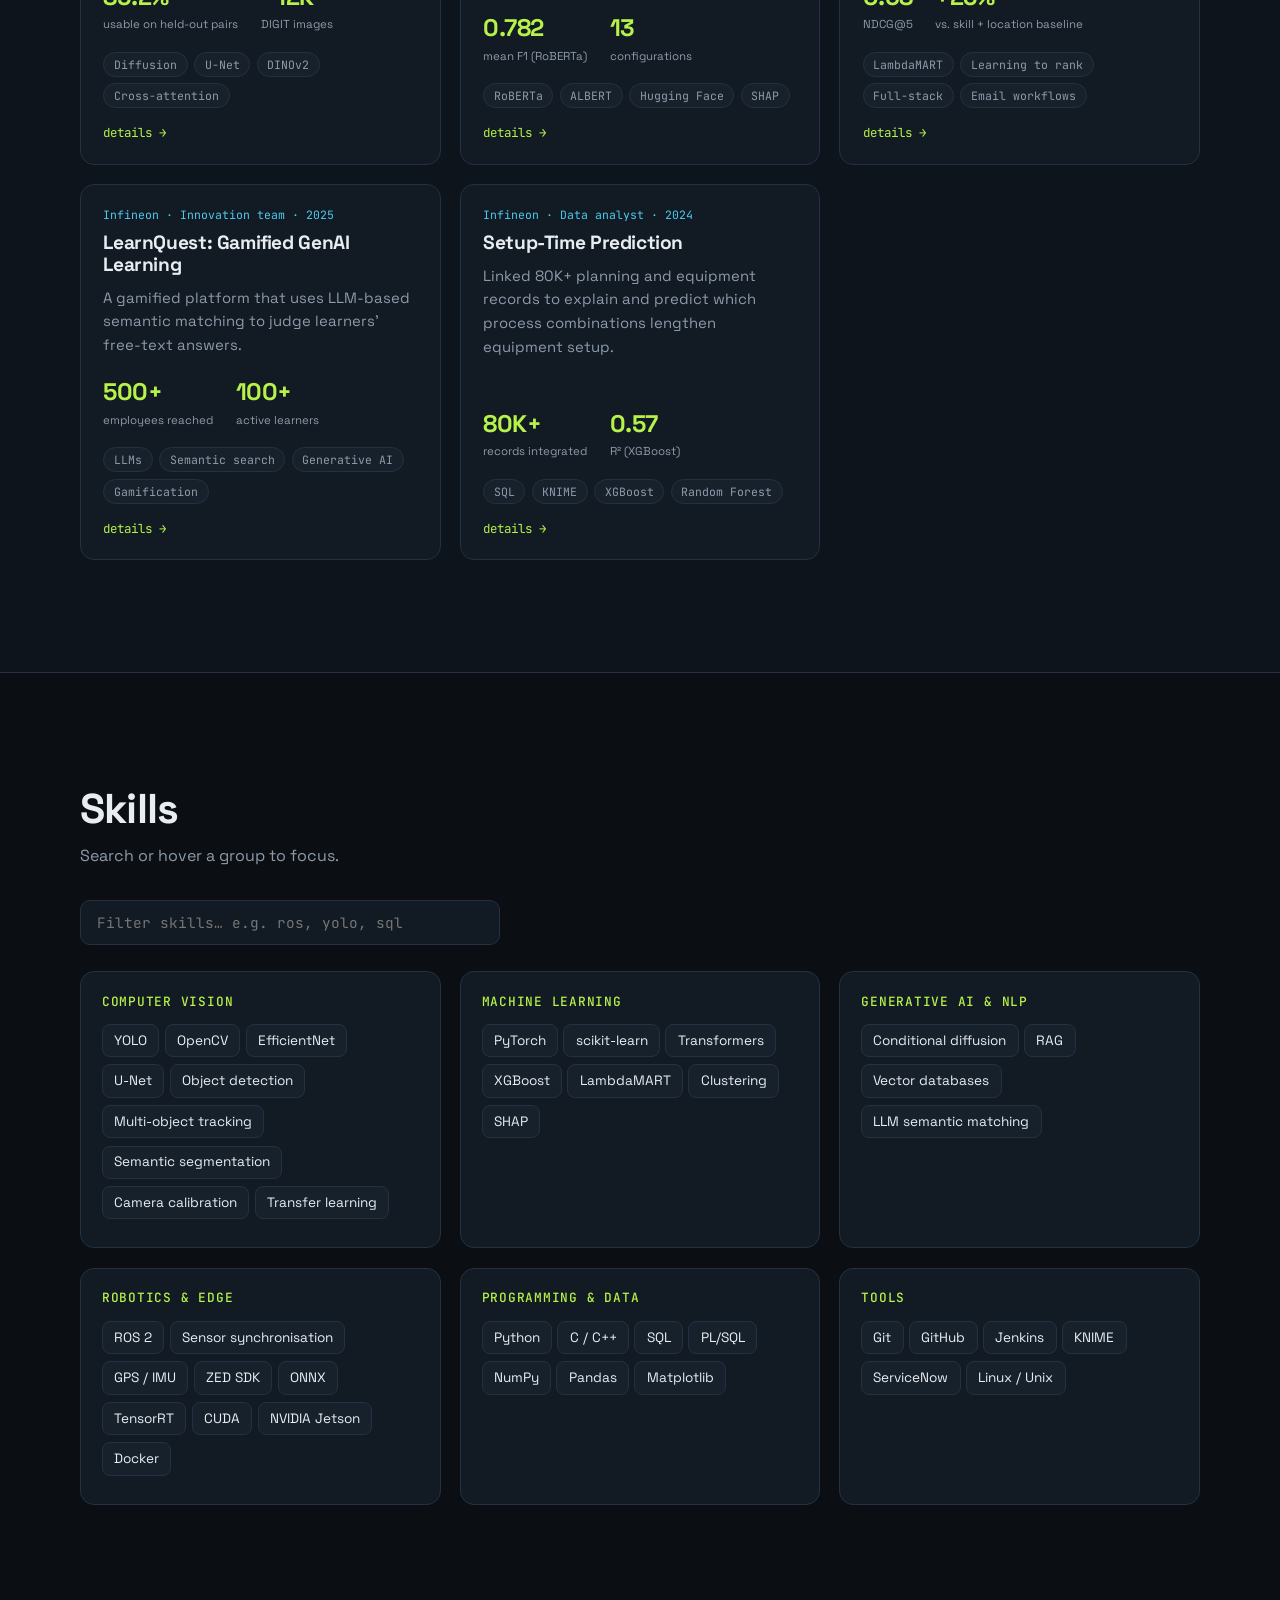
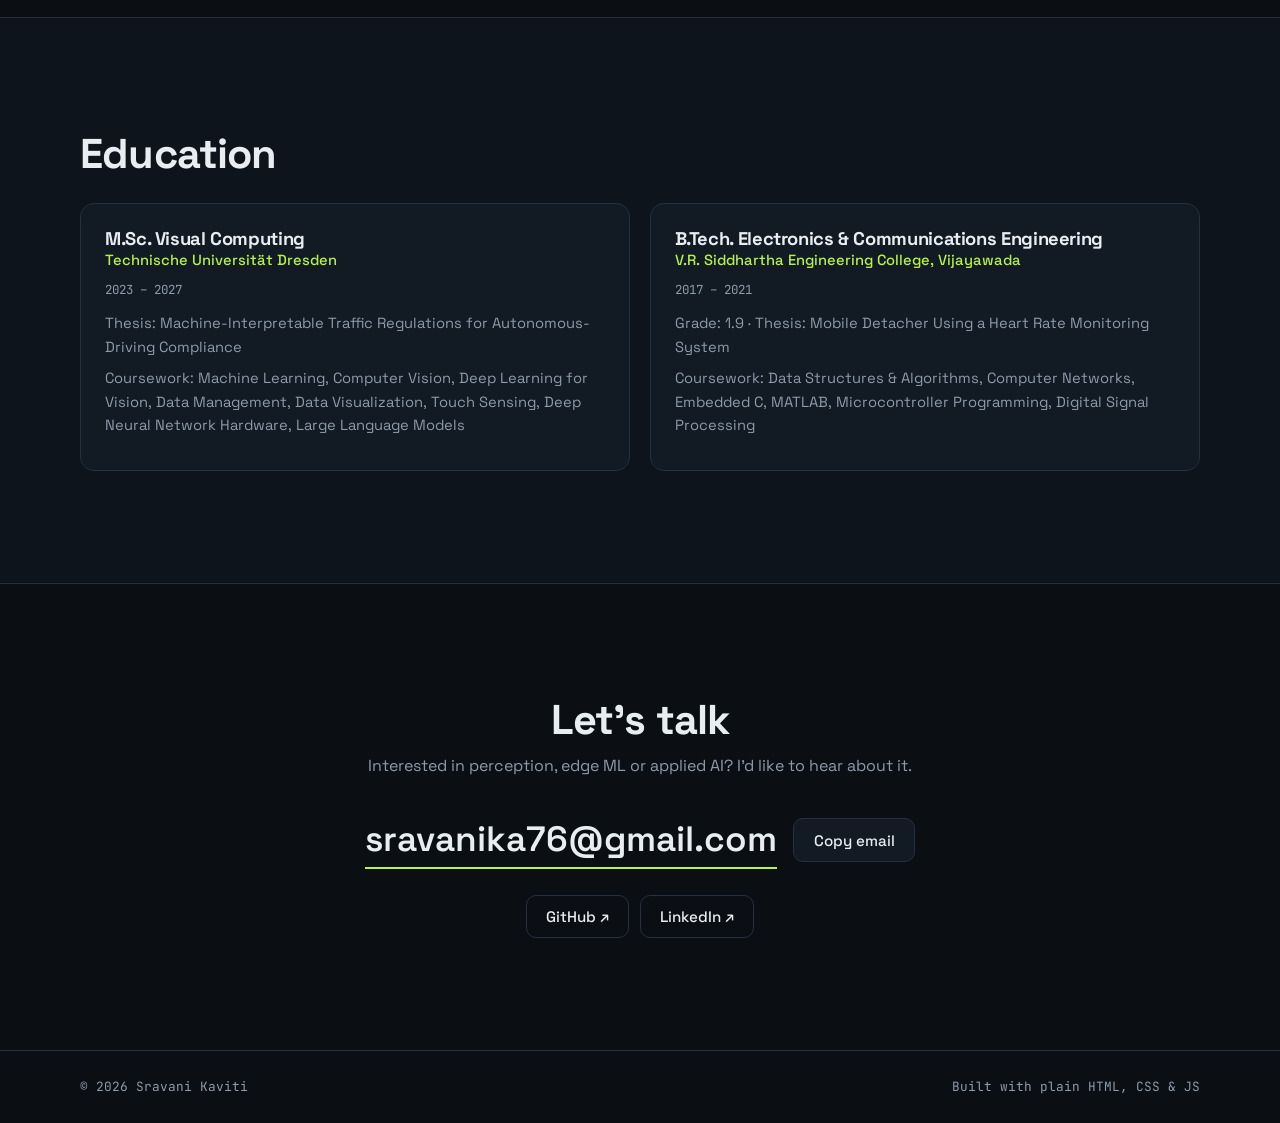
==== commit e7492d26: "profile update" ====
--- a/index.html
+++ b/index.html
@@ -18,8 +18,6 @@
     try {
       var t = localStorage.getItem("theme");
       if (t) document.documentElement.setAttribute("data-theme", t);
-      else if (window.matchMedia("(prefers-color-scheme: light)").matches)
-        document.documentElement.setAttribute("data-theme", "light");
     } catch (e) {}
   </script>
 </head>
@@ -32,7 +30,6 @@
     <nav aria-label="Primary">
       <ul id="navlinks">
         <li><a href="#about">About</a></li>
-        <li><a href="#pipeline">Workflow</a></li>
         <li><a href="#experience">Experience</a></li>
         <li><a href="#projects">Projects</a></li>
         <li><a href="#skills">Skills</a></li>
@@ -49,65 +46,51 @@
 
   <main id="main">
     <!-- HERO -->
+    <div class="backdrop">
+    <div class="hero-bg" aria-hidden="true"></div>
     <section class="hero" id="top">
-      <canvas id="scene" aria-hidden="true"></canvas>
-      <div class="hero-fade" aria-hidden="true"></div>
-      <div class="wrap hero-inner">
-        <p class="eyebrow mono"><span class="dot"></span> <span id="loc">Dresden, Germany</span></p>
-        <h1 id="heroName">Sravani Kaviti</h1>
-        <p class="role mono"><span id="roleText"></span><span class="caret" aria-hidden="true"></span></p>
-        <p class="lead" id="tagline"></p>
-        <div class="cta">
-          <a class="btn primary" href="#projects">See my work</a>
-          <a class="btn" id="cvBtn" href="assets/Sravani_Kaviti_CV.pdf" target="_blank" rel="noopener">Download CV</a>
-          <a class="btn ghost" id="ghBtn" href="#" target="_blank" rel="noopener">GitHub ↗</a>
-          <a class="btn ghost" id="liBtn" href="#" target="_blank" rel="noopener">LinkedIn ↗</a>
+      <div class="wrap hero-grid" id="heroGrid">
+        <figure class="portrait" id="portrait">
+          <img id="heroPhoto" src="assets/Picture.JPG" alt="Portrait of Sravani Kaviti" width="873" height="1216" fetchpriority="high">
+        </figure>
+        <div class="hero-copy" id="heroCopy">
+          <p class="eyebrow mono"><span class="dot"></span> <span id="loc">Dresden, Germany</span></p>
+          <h1 id="heroName">Sravani Kaviti</h1>
+          <p class="intro" id="intro"></p>
+          <div class="social">
+            <a class="icon-link" id="cvBtn" href="assets/Sravani_Kaviti_CV.pdf" target="_blank" rel="noopener" aria-label="Download CV" data-label="Download CV">
+              <svg viewBox="0 0 24 24" aria-hidden="true" fill="none" stroke="currentColor" stroke-width="2" stroke-linecap="round" stroke-linejoin="round"><path d="M12 3v12M7 10l5 5 5-5M5 21h14"/></svg>
+            </a>
+            <a class="icon-link" id="liBtn" href="#" target="_blank" rel="noopener me" aria-label="LinkedIn profile" data-label="LinkedIn">
+              <svg viewBox="0 0 24 24" aria-hidden="true" fill="none" stroke="currentColor" stroke-width="2" stroke-linecap="round" stroke-linejoin="round"><path d="M16 8a6 6 0 0 1 6 6v7h-4v-7a2 2 0 0 0-4 0v7h-4v-7a6 6 0 0 1 6-6zM2 9h4v12H2zM4 2a2 2 0 1 1 0 4 2 2 0 0 1 0-4z"/></svg>
+            </a>
+            <a class="icon-link" id="ghBtn" href="#" target="_blank" rel="noopener me" aria-label="GitHub profile" data-label="GitHub">
+              <svg viewBox="0 0 24 24" aria-hidden="true" fill="none" stroke="currentColor" stroke-width="2" stroke-linecap="round" stroke-linejoin="round"><path d="M9 19c-5 1.5-5-2.5-7-3m14 6v-3.87a3.37 3.37 0 0 0-.94-2.61c3.14-.35 6.44-1.54 6.44-7A5.44 5.44 0 0 0 20 4.77 5.07 5.07 0 0 0 19.91 1S18.73.65 16 2.48a13.38 13.38 0 0 0-7 0C6.27.65 5.09 1 5.09 1A5.07 5.07 0 0 0 5 4.77a5.44 5.44 0 0 0-1.5 3.78c0 5.42 3.3 6.61 6.44 7A3.37 3.37 0 0 0 9 18.13V22"/></svg>
+            </a>
+          </div>
         </div>
-        <div class="modes" id="modes" role="group" aria-label="Vision demo mode">
-          <button type="button" data-mode="detect" aria-pressed="true">Detect</button>
-          <button type="button" data-mode="segment" aria-pressed="false">Segment</button>
-          <button type="button" data-mode="attention" aria-pressed="false">Attention</button>
-          <button type="button" data-mode="conv" aria-pressed="false">Conv</button>
-        </div>
-        <p class="hint mono" id="modeCaption">↳ simulated demo. Switch modes and move your mouse over the image.</p>
       </div>
     </section>
 
-    <div class="wrap">
-      <ul class="stats" id="stats"></ul>
-    </div>
 
     <!-- ABOUT -->
     <section class="section" id="about">
       <div class="wrap about-grid">
         <div>
-          <p class="section-tag mono">01 / about</p>
-          <h2>From backend to the edge</h2>
+          <h2>About me</h2>
           <div id="aboutText" class="prose"></div>
         </div>
         <aside class="card about-card reveal">
-          <div class="avatar" id="avatar"><span>SK</span></div>
           <dl id="aboutNow"></dl>
         </aside>
       </div>
     </section>
-
-    <!-- PIPELINE -->
-    <section class="section alt" id="pipeline">
-      <div class="wrap">
-        <p class="section-tag mono">02 / workflow</p>
-        <h2>From model to edge</h2>
-        <p class="sub">How a perception model goes from a notebook to a moving car. Pick a stage.</p>
-        <div class="pipe" id="pipe" role="tablist" aria-label="Deployment stages"></div>
-        <div class="pipe-detail card" id="pipeDetail" aria-live="polite"></div>
-      </div>
-    </section>
+    </div>
 
     <!-- EXPERIENCE -->
     <section class="section" id="experience">
       <div class="wrap">
-        <p class="section-tag mono">03 / experience</p>
-        <h2>Where I've worked</h2>
+        <h2>Experience</h2>
         <div class="exp">
           <div class="exp-tabs" id="expTabs" role="tablist" aria-label="Roles" aria-orientation="vertical"></div>
           <div class="exp-panel card" id="expPanel" role="tabpanel" aria-live="polite"></div>
@@ -118,8 +101,7 @@
     <!-- PROJECTS -->
     <section class="section alt" id="projects">
       <div class="wrap">
-        <p class="section-tag mono">04 / projects</p>
-        <h2>Selected work</h2>
+        <h2>Projects</h2>
         <div class="filters" id="filters" role="group" aria-label="Filter projects"></div>
         <div class="grid" id="projectGrid"></div>
       </div>
@@ -128,8 +110,7 @@
     <!-- SKILLS -->
     <section class="section" id="skills">
       <div class="wrap">
-        <p class="section-tag mono">05 / skills</p>
-        <h2>Toolbox</h2>
+        <h2>Skills</h2>
         <p class="sub">Search or hover a group to focus.</p>
         <input class="search mono" id="skillSearch" type="search" placeholder="Filter skills… e.g. ros, yolo, sql" aria-label="Filter skills" autocomplete="off">
         <div class="skills" id="skillGrid"></div>
@@ -140,7 +121,6 @@
     <!-- EDUCATION -->
     <section class="section alt" id="education">
       <div class="wrap">
-        <p class="section-tag mono">06 / education</p>
         <h2>Education</h2>
         <div class="edu" id="eduList"></div>
       </div>
@@ -149,7 +129,6 @@
     <!-- CONTACT -->
     <section class="section contact" id="contact">
       <div class="wrap">
-        <p class="section-tag mono">07 / contact</p>
         <h2>Let's talk</h2>
         <p class="sub">Interested in perception, edge ML or applied AI? I'd like to hear about it.</p>
         <div class="contact-row">
@@ -179,7 +158,6 @@
   <div class="toast mono" id="toast" role="status" aria-live="polite"></div>
 
   <script src="js/data.js"></script>
-  <script src="js/scene.js"></script>
   <script src="js/main.js"></script>
 </body>
 </html>
--- a/css/style.css
+++ b/css/style.css
@@ -97,46 +97,60 @@
 .cta { display: flex; flex-wrap: wrap; gap: .7rem; margin-top: 1.6rem; }
 
 /* hero */
-.hero { position: relative; min-height: min(100svh, 920px); display: flex; align-items: center; overflow: hidden; padding-top: 4rem; }
-#scene { position: absolute; inset: 0; width: 100%; height: 100%; display: block; }
-.hero-fade {
-  position: absolute; inset: 0; pointer-events: none;
-  background:
-    linear-gradient(90deg, var(--bg) 0%, color-mix(in srgb, var(--bg) 85%, transparent) 38%, transparent 70%),
-    linear-gradient(0deg, var(--bg) 0%, transparent 22%);
-}
-.hero-inner { position: relative; pointer-events: none; }
-.hero-inner > * { pointer-events: auto; }
-.eyebrow { color: var(--muted); font-size: .85rem; display: flex; align-items: center; gap: .55rem; margin-bottom: 1.2rem; }
-.dot { width: 8px; height: 8px; border-radius: 50%; background: var(--accent); box-shadow: 0 0 0 0 var(--accent); animation: ping 2s infinite; }
-@keyframes ping { 70% { box-shadow: 0 0 0 10px transparent; } 100% { box-shadow: 0 0 0 0 transparent; } }
-.hero h1 { font-size: clamp(2.8rem, 8vw, 5.6rem); font-weight: 700; }
-.role { font-size: clamp(1rem, 2.4vw, 1.4rem); color: var(--accent); margin: 1rem 0 1.2rem; min-height: 1.6em; }
-.caret { display: inline-block; width: .55ch; height: 1.1em; background: var(--accent); margin-left: 2px; vertical-align: -0.15em; animation: blink 1s steps(2) infinite; }
-@keyframes blink { 50% { opacity: 0; } }
-.lead { max-width: 34rem; font-size: 1.15rem; color: var(--muted); }
-.hint { font-size: .75rem; color: var(--muted); opacity: .85; }
-
-.modes { display: inline-flex; gap: .3rem; margin-top: 1.8rem; padding: .3rem; border: 1px solid var(--line); border-radius: 12px; background: color-mix(in srgb, var(--surface) 80%, transparent); }
-.modes button { padding: .45rem .95rem; border: 0; border-radius: 8px; background: transparent; color: var(--muted); font: 500 .85rem var(--mono); cursor: pointer; transition: all .2s; }
-.modes button:hover { color: var(--text); }
-.modes button[aria-pressed="true"] { background: var(--accent); color: var(--accent-ink); }
-.hint { margin-top: .9rem !important; }
-
-/* stats */
-.stats {
-  list-style: none; margin: -3rem 0 0; padding: 0; position: relative; z-index: 2;
-  display: grid; grid-template-columns: repeat(4, 1fr); gap: 1px;
-  background: var(--line); border: 1px solid var(--line); border-radius: var(--radius); overflow: hidden;
-}
-.stats li { background: var(--surface); padding: 1.4rem 1.2rem; }
-.stats strong { display: block; font-size: clamp(1.7rem, 3.4vw, 2.4rem); font-weight: 700; color: var(--accent); letter-spacing: -0.03em; }
-.stats span { color: var(--muted); font-size: .85rem; line-height: 1.35; display: block; }
+.hero { position: relative; padding: clamp(7rem, 14vw, 9rem) 0 clamp(4rem, 8vw, 6rem); min-height: min(100svh, 760px); display: flex; align-items: center; }
+/* one clipped zone for hero + about: the fixed backdrop shows through both, then stops */
+.backdrop { position: relative; clip-path: inset(0); }
+.backdrop > .section { position: relative; z-index: 1; }
+.backdrop::after { content: ""; position: absolute; inset: auto 0 0 0; height: 220px; z-index: 0; pointer-events: none; background: linear-gradient(0deg, var(--bg), transparent); }
+/* fixed inside a clipped hero: the backdrop stays still while the content scrolls over it */
+.hero-bg {
+  position: fixed; inset: 0; z-index: 0; pointer-events: none; overflow: hidden;
+  background: radial-gradient(circle, var(--line) 1px, transparent 1.4px) 0 0 / 28px 28px;
+  -webkit-mask-image: radial-gradient(ellipse 85% 75% at 50% 40%, #000 30%, transparent 100%);
+  mask-image: radial-gradient(ellipse 85% 75% at 50% 40%, #000 30%, transparent 100%);
+  animation: grid-drift 60s linear infinite;
+}
+.hero-bg::before, .hero-bg::after {
+  content: ""; position: absolute; width: 60vmax; height: 60vmax; border-radius: 50%; filter: blur(40px); will-change: transform;
+}
+.hero-bg::before { left: -12vmax; top: -10vmax; background: radial-gradient(circle, color-mix(in srgb, var(--accent) 20%, transparent), transparent 65%); animation: float-a 22s ease-in-out infinite alternate; }
+.hero-bg::after { right: -15vmax; bottom: -20vmax; background: radial-gradient(circle, color-mix(in srgb, var(--accent-2) 18%, transparent), transparent 65%); animation: float-b 28s ease-in-out infinite alternate; }
+@keyframes float-a { to { transform: translate(18vmax, 12vmax) scale(1.15); } }
+@keyframes float-b { to { transform: translate(-16vmax, -10vmax) scale(1.2); } }
+@keyframes grid-drift { to { background-position: 28px 28px; } }
+.hero-grid { position: relative; z-index: 1; width: min(1120px, 100% - 2.5rem); }
+.hero-grid { display: grid; grid-template-columns: minmax(200px, 290px) 1fr; gap: clamp(2rem, 5vw, 4.5rem); align-items: center; }
+.portrait { margin: 0; position: relative; }
+.portrait::before {
+  content: ""; position: absolute; inset: 14px -14px -14px 14px; border: 2px solid var(--accent);
+  border-radius: 24px; opacity: .55; z-index: 0;
+}
+.portrait img {
+  position: relative; z-index: 1; display: block; width: 100%; height: auto; aspect-ratio: 4 / 5; object-fit: cover;
+  object-position: 45% 28%; border-radius: 24px; background: var(--surface);
+}
+.eyebrow { color: var(--muted); font-size: .85rem; display: flex; align-items: center; gap: .55rem; margin-bottom: 1rem; }
+.dot { width: 8px; height: 8px; border-radius: 50%; background: var(--accent); }
+.hero h1 { font-size: clamp(2.6rem, 7vw, 5rem); font-weight: 700; }
+.intro { max-width: 36rem; margin: 1.4rem 0 0; font-size: clamp(1.05rem, 1.8vw, 1.25rem); color: var(--muted); line-height: 1.65; }
+.social { display: flex; gap: .7rem; margin-top: 1.8rem; }
+.icon-link {
+  position: relative; display: grid; place-items: center; width: 48px; height: 48px; border-radius: 12px;
+  border: 1px solid var(--line); background: var(--surface); color: var(--text); text-decoration: none;
+  transition: transform .2s, border-color .2s, color .2s, background .2s;
+}
+.icon-link svg { width: 22px; height: 22px; }
+.icon-link:hover, .icon-link:focus-visible { transform: translateY(-3px); border-color: var(--accent); color: var(--accent); }
+.icon-link::after {
+  content: attr(data-label); position: absolute; top: calc(100% + 8px); left: 50%; transform: translateX(-50%) translateY(-4px);
+  padding: .25rem .55rem; border-radius: 6px; background: var(--text); color: var(--bg); font: .72rem var(--mono);
+  white-space: nowrap; opacity: 0; pointer-events: none; transition: opacity .15s, transform .15s;
+}
+.icon-link:hover::after, .icon-link:focus-visible::after { opacity: 1; transform: translateX(-50%); }
 
 /* sections */
 .section { padding: clamp(4rem, 9vw, 7rem) 0; }
 .section.alt { background: var(--bg-alt); border-block: 1px solid var(--line); }
-.section-tag { color: var(--accent); font-size: .8rem; margin-bottom: .8rem; letter-spacing: .04em; }
 .sub { color: var(--muted); max-width: 40rem; margin-bottom: 2rem; }
 .card { background: var(--surface); border: 1px solid var(--line); border-radius: var(--radius); }
 
@@ -155,26 +169,6 @@
 dl { margin: 0; }
 dt { font: .75rem var(--mono); color: var(--accent); text-transform: uppercase; letter-spacing: .06em; margin-top: 1rem; }
 dd { margin: .15rem 0 0; color: var(--text); font-size: .95rem; }
-
-/* pipeline */
-.pipe { display: grid; grid-template-columns: repeat(5, 1fr); gap: .5rem; margin-bottom: 1rem; position: relative; }
-.pipe button {
-  position: relative; text-align: left; padding: 1rem; border-radius: 12px; cursor: pointer;
-  border: 1px solid var(--line); background: var(--surface); color: var(--muted);
-  font: 600 1rem var(--font); transition: all .25s;
-}
-.pipe button small { display: block; font: .7rem var(--mono); color: var(--muted); margin-bottom: .3rem; }
-.pipe button:hover { border-color: var(--accent); color: var(--text); }
-.pipe button[aria-selected="true"] { background: var(--accent); color: var(--accent-ink); border-color: var(--accent); transform: translateY(-3px); }
-.pipe button[aria-selected="true"] small { color: var(--accent-ink); opacity: .7; }
-.pipe button:not(:last-child)::after {
-  content: ""; position: absolute; right: -.5rem; top: 50%; width: .5rem; height: 2px; background: var(--line);
-}
-.pipe-detail { padding: 1.5rem; }
-.pipe-detail .mono { color: var(--accent-2); font-size: .85rem; margin-bottom: .6rem; }
-.pipe-detail p:last-child { margin: 0; font-size: 1.1rem; }
-.pipe-detail.swap { animation: swap .35s ease; }
-@keyframes swap { from { opacity: 0; transform: translateY(6px); } }
 
 /* experience */
 .exp { display: grid; grid-template-columns: 280px 1fr; gap: 1.5rem; margin-top: 2rem; }
@@ -292,16 +286,14 @@
 
 /* responsive */
 @media (max-width: 900px) {
-  .stats { grid-template-columns: repeat(2, 1fr); margin-top: -2rem; }
+  .hero-grid { grid-template-columns: 1fr; }
+  .portrait { max-width: 240px; }
   .about-grid { grid-template-columns: 1fr; }
   .about-card { position: static; }
-  .pipe { grid-template-columns: 1fr; }
-  .pipe button:not(:last-child)::after { display: none; }
   .exp { grid-template-columns: 1fr; }
   .exp-tabs { flex-direction: row; overflow-x: auto; padding-bottom: .4rem; }
   .exp-tabs button { min-width: 210px; border-left: 0; border-bottom: 3px solid var(--line); border-radius: 10px 10px 4px 4px; }
   .exp-tabs button[aria-selected="true"] { border-bottom-color: var(--accent); }
-  .hero-fade { background: linear-gradient(0deg, var(--bg) 0%, color-mix(in srgb, var(--bg) 88%, transparent) 55%, color-mix(in srgb, var(--bg) 40%, transparent) 100%); }
   .menu-btn { display: grid; }
   nav { position: absolute; top: 100%; left: 0; right: 0; background: var(--bg); border-bottom: 1px solid var(--line); display: none; }
   nav.open { display: block; }
@@ -310,7 +302,6 @@
   .brand { margin-right: auto; }
 }
 @media (max-width: 520px) {
-  .stats { grid-template-columns: 1fr; }
 }
 @media (prefers-reduced-motion: reduce) {
   html { scroll-behavior: auto; }
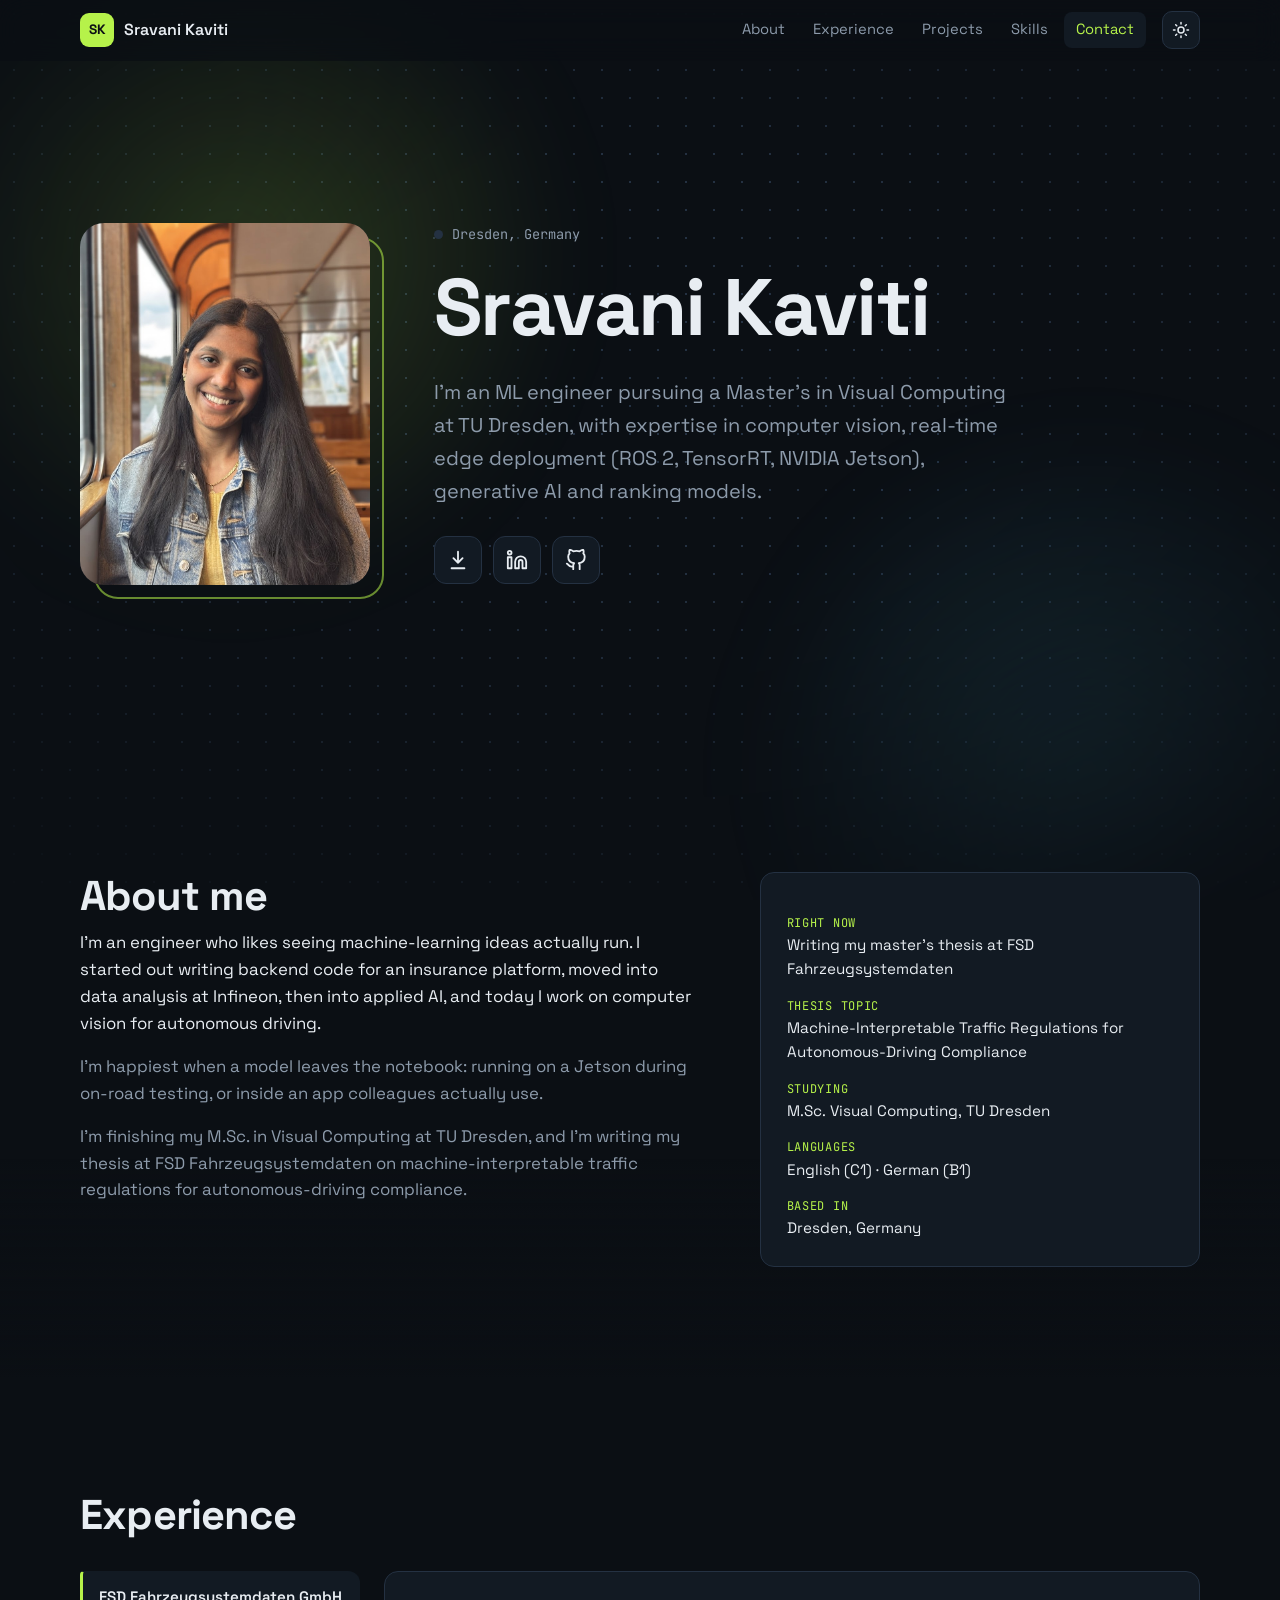
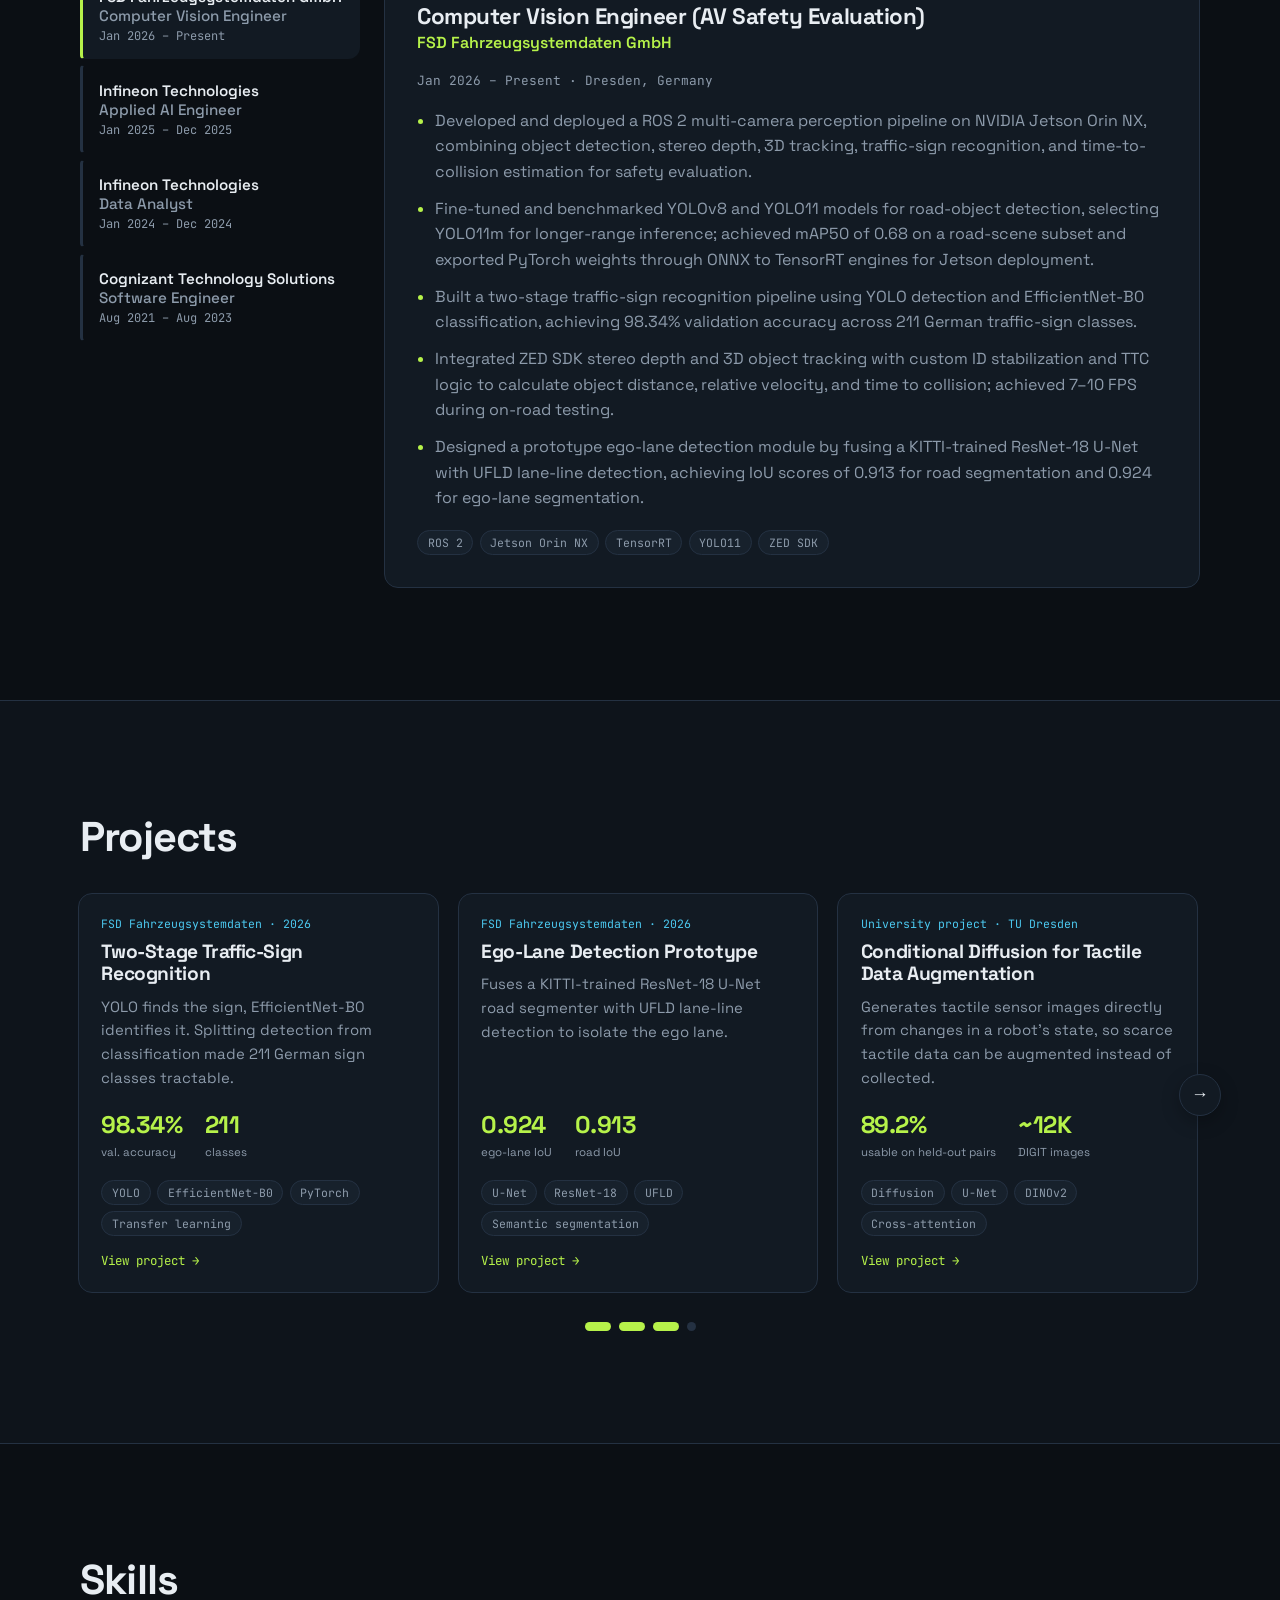
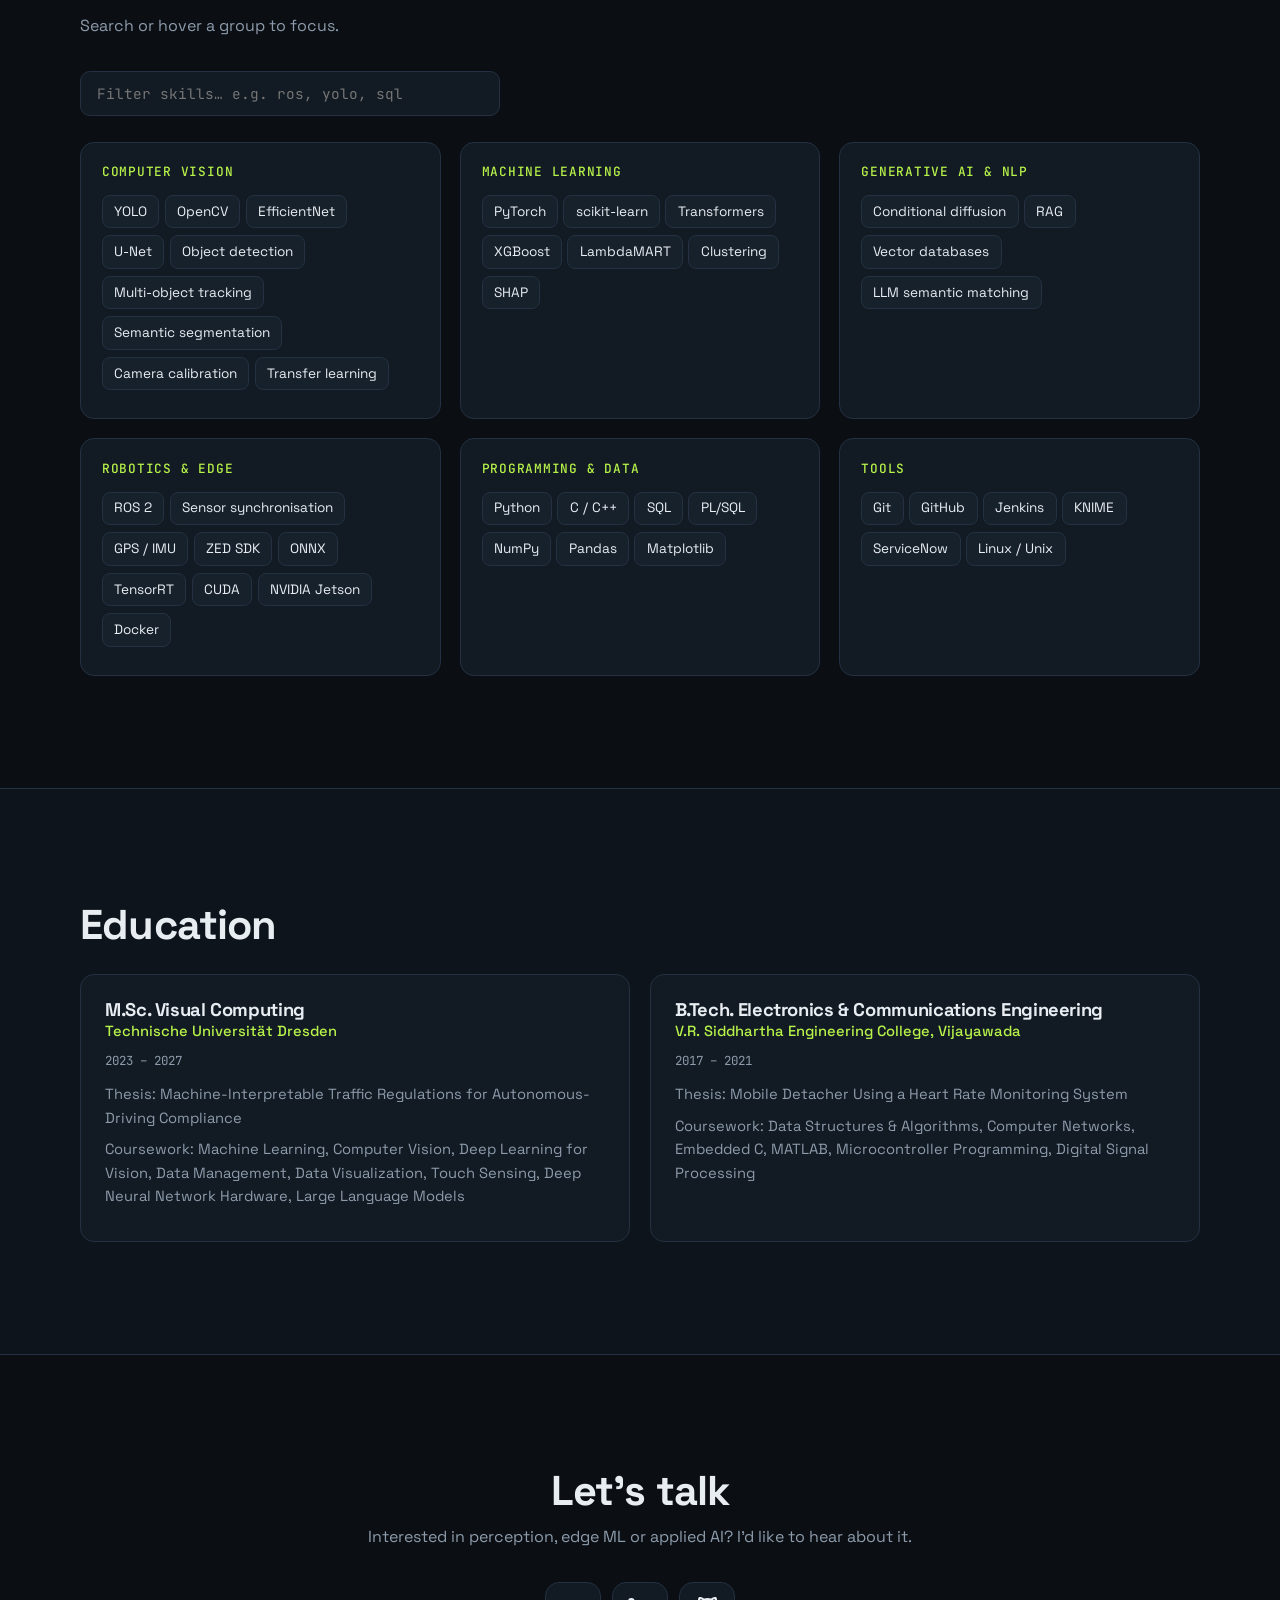
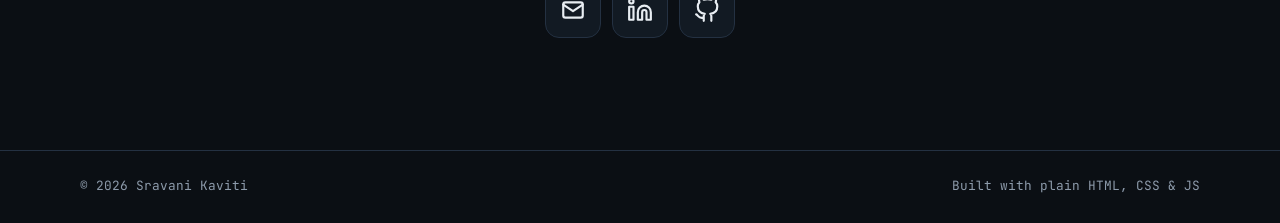
==== commit ce3e552a: "projects update" ====
--- a/index.html
+++ b/index.html
@@ -102,8 +102,12 @@
     <section class="section alt" id="projects">
       <div class="wrap">
         <h2>Projects</h2>
-        <div class="filters" id="filters" role="group" aria-label="Filter projects"></div>
-        <div class="grid" id="projectGrid"></div>
+        <div class="carousel" id="carousel">
+          <button class="car-btn prev" id="prevBtn" type="button" aria-label="Previous projects">←</button>
+          <div class="track" id="projectGrid" tabindex="0" aria-label="Projects, scroll sideways"></div>
+          <button class="car-btn next" id="nextBtn" type="button" aria-label="Next projects">→</button>
+        </div>
+        <div class="dots" id="dots" role="group" aria-label="Go to project"></div>
       </div>
     </section>
 
@@ -131,13 +135,10 @@
       <div class="wrap">
         <h2>Let's talk</h2>
         <p class="sub">Interested in perception, edge ML or applied AI? I'd like to hear about it.</p>
-        <div class="contact-row">
-          <a class="big-link" id="mailLink" href="#"></a>
-          <button class="btn" id="copyBtn" type="button">Copy email</button>
-        </div>
-        <div class="cta">
-          <a class="btn ghost" id="ghBtn2" href="#" target="_blank" rel="noopener">GitHub ↗</a>
-          <a class="btn ghost" id="liBtn2" href="#" target="_blank" rel="noopener">LinkedIn ↗</a>
+        <div class="social center">
+          <a class="icon-link" id="mailLink" href="#" aria-label="Email me" data-label="Email"><svg viewBox="0 0 24 24" aria-hidden="true" fill="none" stroke="currentColor" stroke-width="2" stroke-linecap="round" stroke-linejoin="round"><rect x="3" y="5" width="18" height="14" rx="2"/><path d="m3 7 9 6 9-6"/></svg></a>
+          <a class="icon-link" id="liBtn2" href="#" target="_blank" rel="noopener me" aria-label="LinkedIn profile" data-label="LinkedIn"><svg viewBox="0 0 24 24" aria-hidden="true" fill="none" stroke="currentColor" stroke-width="2" stroke-linecap="round" stroke-linejoin="round"><path d="M16 8a6 6 0 0 1 6 6v7h-4v-7a2 2 0 0 0-4 0v7h-4v-7a6 6 0 0 1 6-6zM2 9h4v12H2zM4 2a2 2 0 1 1 0 4 2 2 0 0 1 0-4z"/></svg></a>
+          <a class="icon-link" id="ghBtn2" href="#" target="_blank" rel="noopener me" aria-label="GitHub profile" data-label="GitHub"><svg viewBox="0 0 24 24" aria-hidden="true" fill="none" stroke="currentColor" stroke-width="2" stroke-linecap="round" stroke-linejoin="round"><path d="M9 19c-5 1.5-5-2.5-7-3m14 6v-3.87a3.37 3.37 0 0 0-.94-2.61c3.14-.35 6.44-1.54 6.44-7A5.44 5.44 0 0 0 20 4.77 5.07 5.07 0 0 0 19.91 1S18.73.65 16 2.48a13.38 13.38 0 0 0-7 0C6.27.65 5.09 1 5.09 1A5.07 5.07 0 0 0 5 4.77a5.44 5.44 0 0 0-1.5 3.78c0 5.42 3.3 6.61 6.44 7A3.37 3.37 0 0 0 9 18.13V22"/></svg></a>
         </div>
       </div>
     </section>
@@ -150,11 +151,6 @@
     </div>
   </footer>
 
-  <dialog class="modal" id="modal" aria-labelledby="mTitle">
-    <form method="dialog"><button class="icon-btn close" aria-label="Close">✕</button></form>
-    <div id="modalBody"></div>
-  </dialog>
-
   <div class="toast mono" id="toast" role="status" aria-live="polite"></div>
 
   <script src="js/data.js"></script>
--- a/css/style.css
+++ b/css/style.css
@@ -194,14 +194,6 @@
 .tag { font: .72rem var(--mono); padding: .25rem .6rem; border-radius: 99px; border: 1px solid var(--line); color: var(--muted); background: var(--surface-2); }
 
 /* projects */
-.filters { display: flex; flex-wrap: wrap; gap: .5rem; margin: 1.6rem 0 1.6rem; }
-.chip {
-  padding: .45rem 1rem; border-radius: 99px; border: 1px solid var(--line); background: transparent;
-  color: var(--muted); font: 500 .85rem var(--font); cursor: pointer; transition: all .2s;
-}
-.chip:hover { color: var(--text); border-color: var(--accent); }
-.chip[aria-pressed="true"] { background: var(--accent); color: var(--accent-ink); border-color: var(--accent); }
-.grid { display: grid; grid-template-columns: repeat(auto-fill, minmax(min(100%, 320px), 1fr)); gap: 1.2rem; }
 .pcard {
   position: relative; display: flex; flex-direction: column; text-align: left; padding: 1.4rem;
   cursor: pointer; font: inherit; color: inherit; overflow: hidden;
@@ -220,7 +212,27 @@
 .pmetrics b { display: block; font-size: 1.5rem; color: var(--accent); letter-spacing: -.02em; line-height: 1.1; }
 .pmetrics span { font-size: .72rem; color: var(--muted); }
 .pcard .more { font: .78rem var(--mono); color: var(--accent); margin-top: 1rem; }
-.pcard.hide { display: none; }
+
+.carousel { position: relative; margin-top: 2rem; }
+.track {
+  --gap: 1.2rem; display: flex; gap: var(--gap); overflow-x: auto; scroll-snap-type: x mandatory;
+  scrollbar-width: none; padding: 6px 2px 10px; margin: -6px -2px 0;
+}
+.track::-webkit-scrollbar { display: none; }
+.track .pcard { flex: 0 0 calc((100% - 2 * var(--gap)) / 3); scroll-snap-align: start; min-width: 0; text-decoration: none; }
+.car-btn {
+  position: absolute; top: 50%; z-index: 3; width: 42px; height: 42px; margin-top: -21px; border-radius: 50%;
+  border: 1px solid var(--line); background: var(--surface); color: var(--text); font-size: 1.1rem; cursor: pointer;
+  box-shadow: 0 6px 18px rgba(0,0,0,.25); transition: border-color .2s, opacity .2s, transform .2s;
+}
+.car-btn:hover:not(:disabled) { border-color: var(--accent); transform: scale(1.06); }
+.car-btn:disabled { opacity: 0; pointer-events: none; }
+.car-btn.prev { left: -21px; }
+.car-btn.next { right: -21px; }
+.dots { display: flex; justify-content: center; gap: .5rem; margin-top: 1.2rem; }
+.dot { width: 9px; height: 9px; padding: 0; border-radius: 99px; border: 0; background: var(--line); cursor: pointer; transition: width .25s, background .25s; }
+.dot.on { width: 26px; background: var(--accent); }
+.dot:hover { background: var(--muted); }
 
 /* skills */
 .search {
@@ -251,27 +263,11 @@
 /* contact */
 .contact { text-align: center; }
 .contact .sub { margin-inline: auto; }
-.contact .cta { justify-content: center; }
-.contact-row { display: flex; flex-wrap: wrap; justify-content: center; align-items: center; gap: 1rem; }
-.big-link { font-size: clamp(1.2rem, 4vw, 2.2rem); font-weight: 600; text-decoration: none; border-bottom: 2px solid var(--accent); word-break: break-all; }
-.big-link:hover { color: var(--accent); }
+.social.center { justify-content: center; margin-top: 2rem; }
+.contact .icon-link { width: 56px; height: 56px; border-radius: 14px; }
+.contact .icon-link svg { width: 26px; height: 26px; }
 .footer { border-top: 1px solid var(--line); padding: 1.6rem 0; color: var(--muted); font-size: .8rem; }
 .footer .wrap { display: flex; flex-wrap: wrap; justify-content: space-between; gap: .5rem; }
-
-/* modal */
-.modal {
-  width: min(680px, calc(100% - 2rem)); max-height: 88vh; overflow: auto; padding: 1.8rem;
-  background: var(--surface); color: var(--text); border: 1px solid var(--line); border-radius: 18px;
-}
-.modal::backdrop { background: rgba(5, 8, 12, .7); backdrop-filter: blur(4px); }
-.modal[open] { animation: pop .25s ease; }
-@keyframes pop { from { opacity: 0; transform: translateY(14px) scale(.98); } }
-.modal .close { position: absolute; top: 1rem; right: 1rem; }
-.modal h3 { font-size: 1.6rem; padding-right: 2.5rem; margin-bottom: .6rem; }
-.modal ul { padding-left: 1.1rem; color: var(--muted); }
-.modal li { margin-bottom: .6rem; }
-.modal li::marker { color: var(--accent); }
-.modal .actions { margin-top: 1.4rem; }
 
 .toast {
   position: fixed; bottom: 1.5rem; left: 50%; transform: translate(-50%, 20px); opacity: 0;
@@ -301,6 +297,11 @@
   .brand-name { display: none; }
   .brand { margin-right: auto; }
 }
+@media (max-width: 1000px) { .track .pcard { flex-basis: calc((100% - var(--gap)) / 2); } }
+@media (max-width: 680px) {
+  .track .pcard { flex-basis: 86%; }
+  .car-btn.prev { left: -6px; } .car-btn.next { right: -6px; }
+}
 @media (max-width: 520px) {
 }
 @media (prefers-reduced-motion: reduce) {
@@ -308,3 +309,27 @@
   *, *::before, *::after { animation: none !important; transition: none !important; }
   .reveal { opacity: 1; transform: none; }
 }
+
+/* project page */
+.project-page .nav { position: sticky; }
+.back { color: var(--muted); text-decoration: none; font-size: .92rem; padding: .4rem .75rem; border-radius: 8px; }
+.back:hover { color: var(--accent); background: var(--surface); }
+.proj { padding-block: clamp(2.5rem, 6vw, 4.5rem); max-width: 860px; }
+.proj .kicker { color: var(--accent-2); font-size: .8rem; margin-bottom: .8rem; }
+.proj h1 { font-size: clamp(2rem, 5vw, 3.2rem); margin-bottom: 1rem; }
+.lead2 { font-size: 1.15rem; color: var(--muted); max-width: 40rem; }
+.pmetrics.big { gap: 2.4rem; margin: 1.6rem 0 1.6rem; }
+.pmetrics.big b { font-size: 2.2rem; }
+.pmetrics.big span { font-size: .8rem; }
+.h-sm { font-size: 1.25rem; margin: 2.4rem 0 .9rem; }
+.bullets { padding-left: 1.1rem; color: var(--muted); }
+.bullets li { margin-bottom: .7rem; }
+.bullets li::marker { color: var(--accent); }
+.shot { margin: 0 0 1.8rem; }
+.shot a { display: block; background: #fff; border: 1px solid var(--line); border-radius: var(--radius); padding: .8rem; overflow-x: auto; }
+.shot img { display: block; width: 100%; min-width: 560px; height: auto; margin: 0 auto; }
+.shot figcaption { color: var(--muted); font-size: .9rem; margin-top: .6rem; }
+.pager { display: flex; flex-wrap: wrap; justify-content: space-between; gap: 1rem; margin-top: 3rem; padding-top: 1.4rem; border-top: 1px solid var(--line); }
+.pager a { color: var(--muted); text-decoration: none; }
+.pager a:hover { color: var(--accent); }
+.footer a { color: var(--muted); text-decoration: none; }
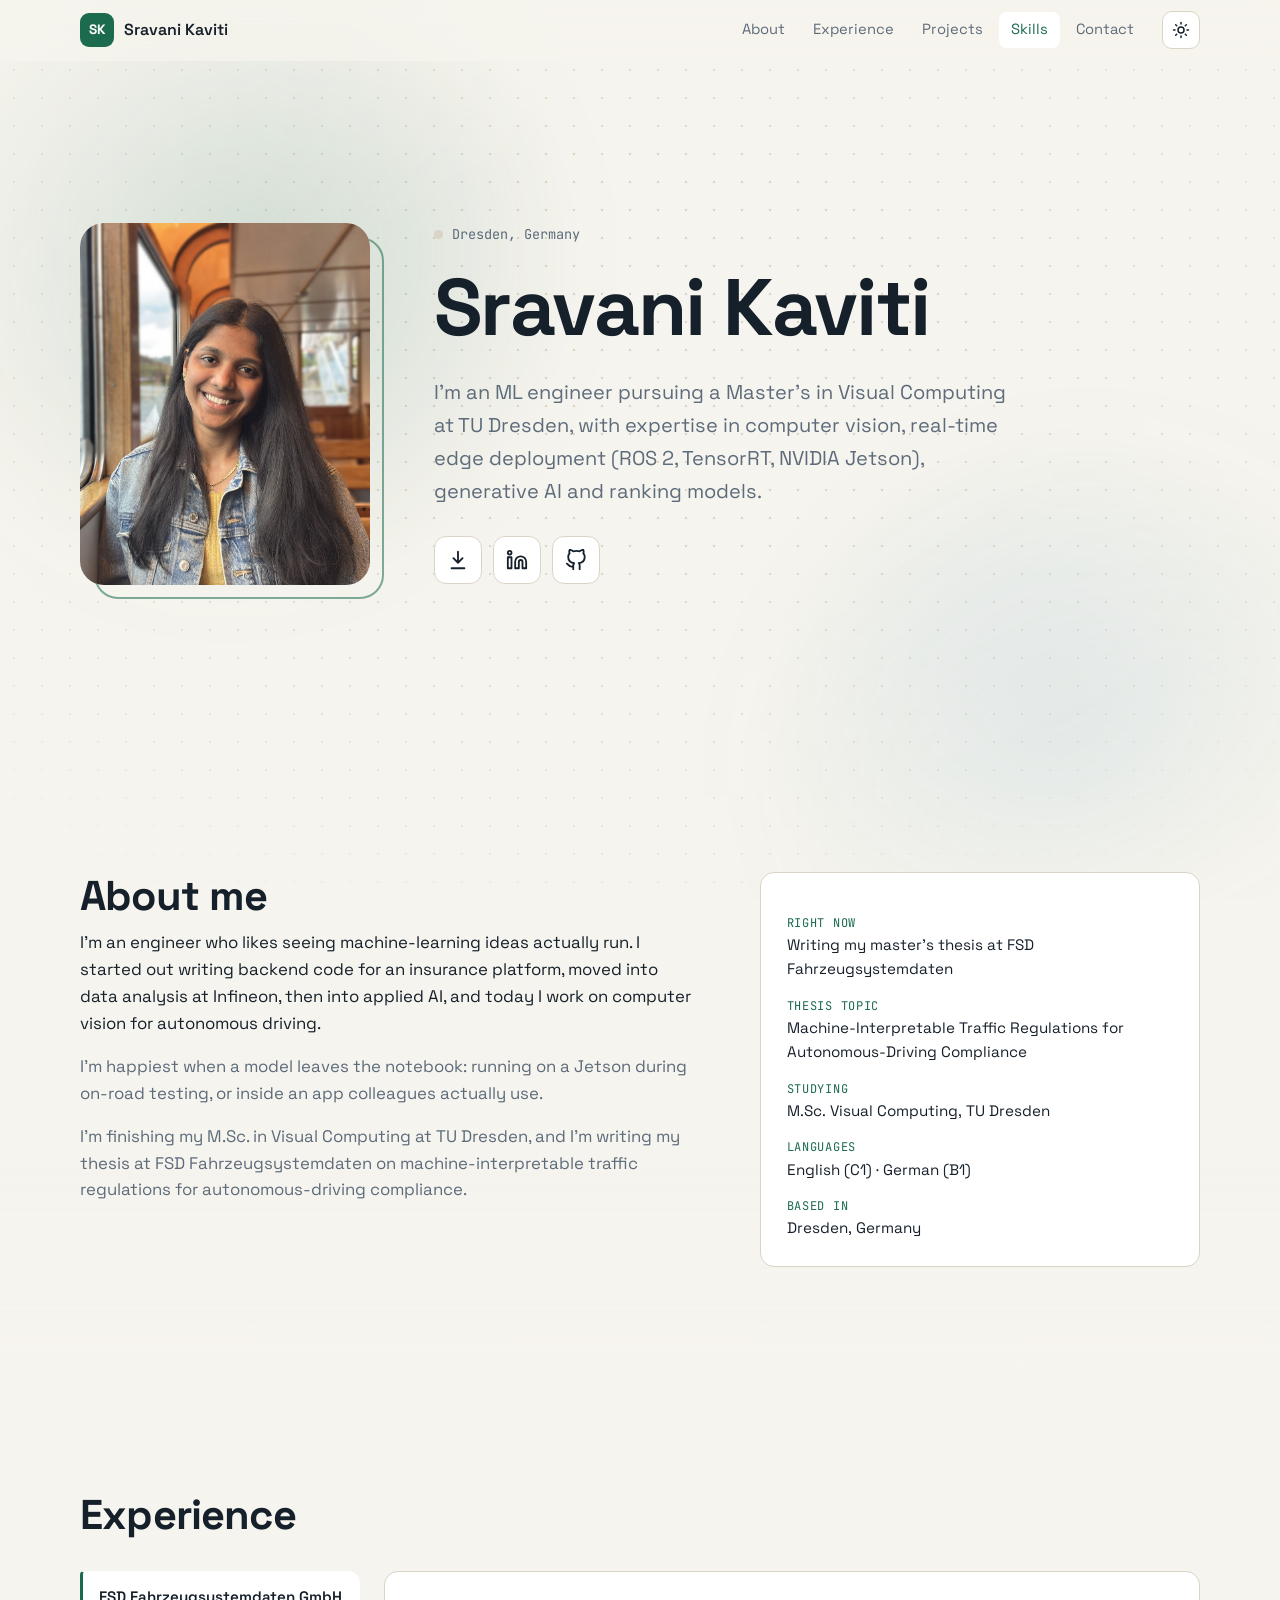
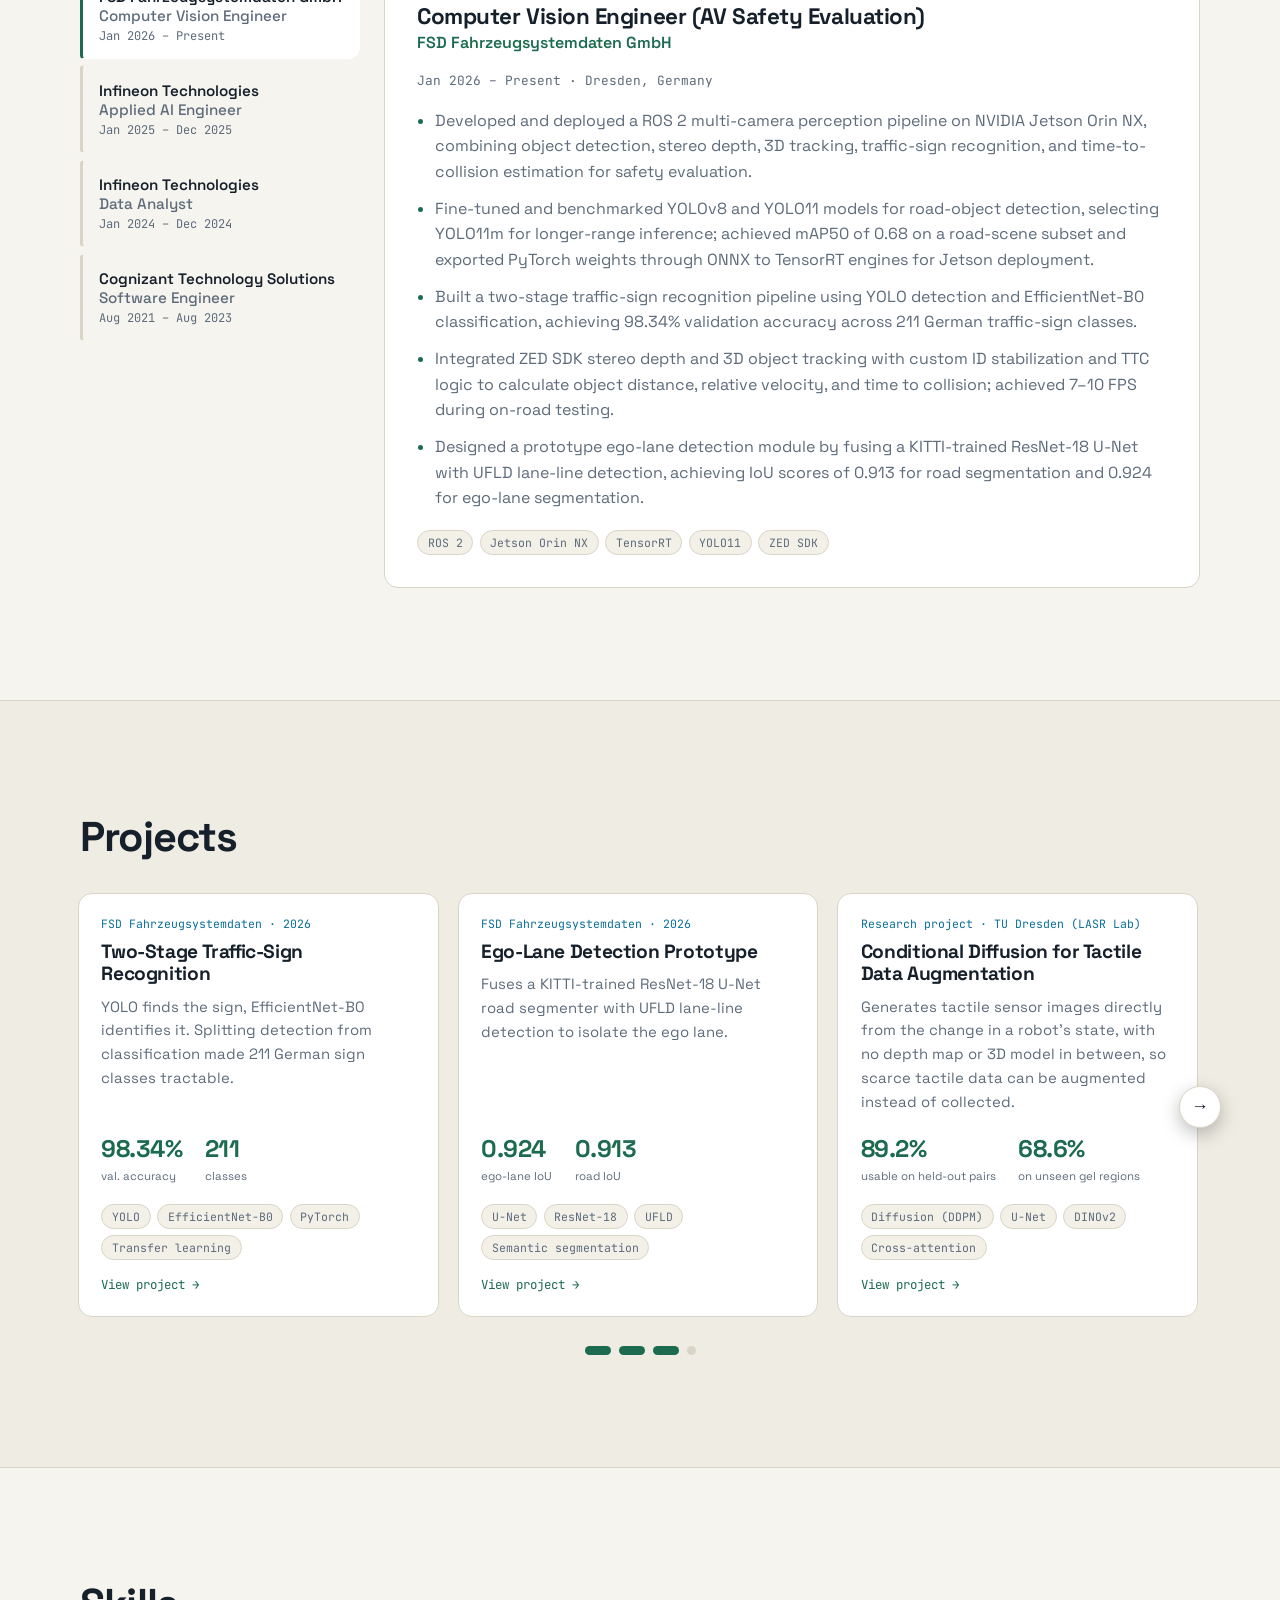
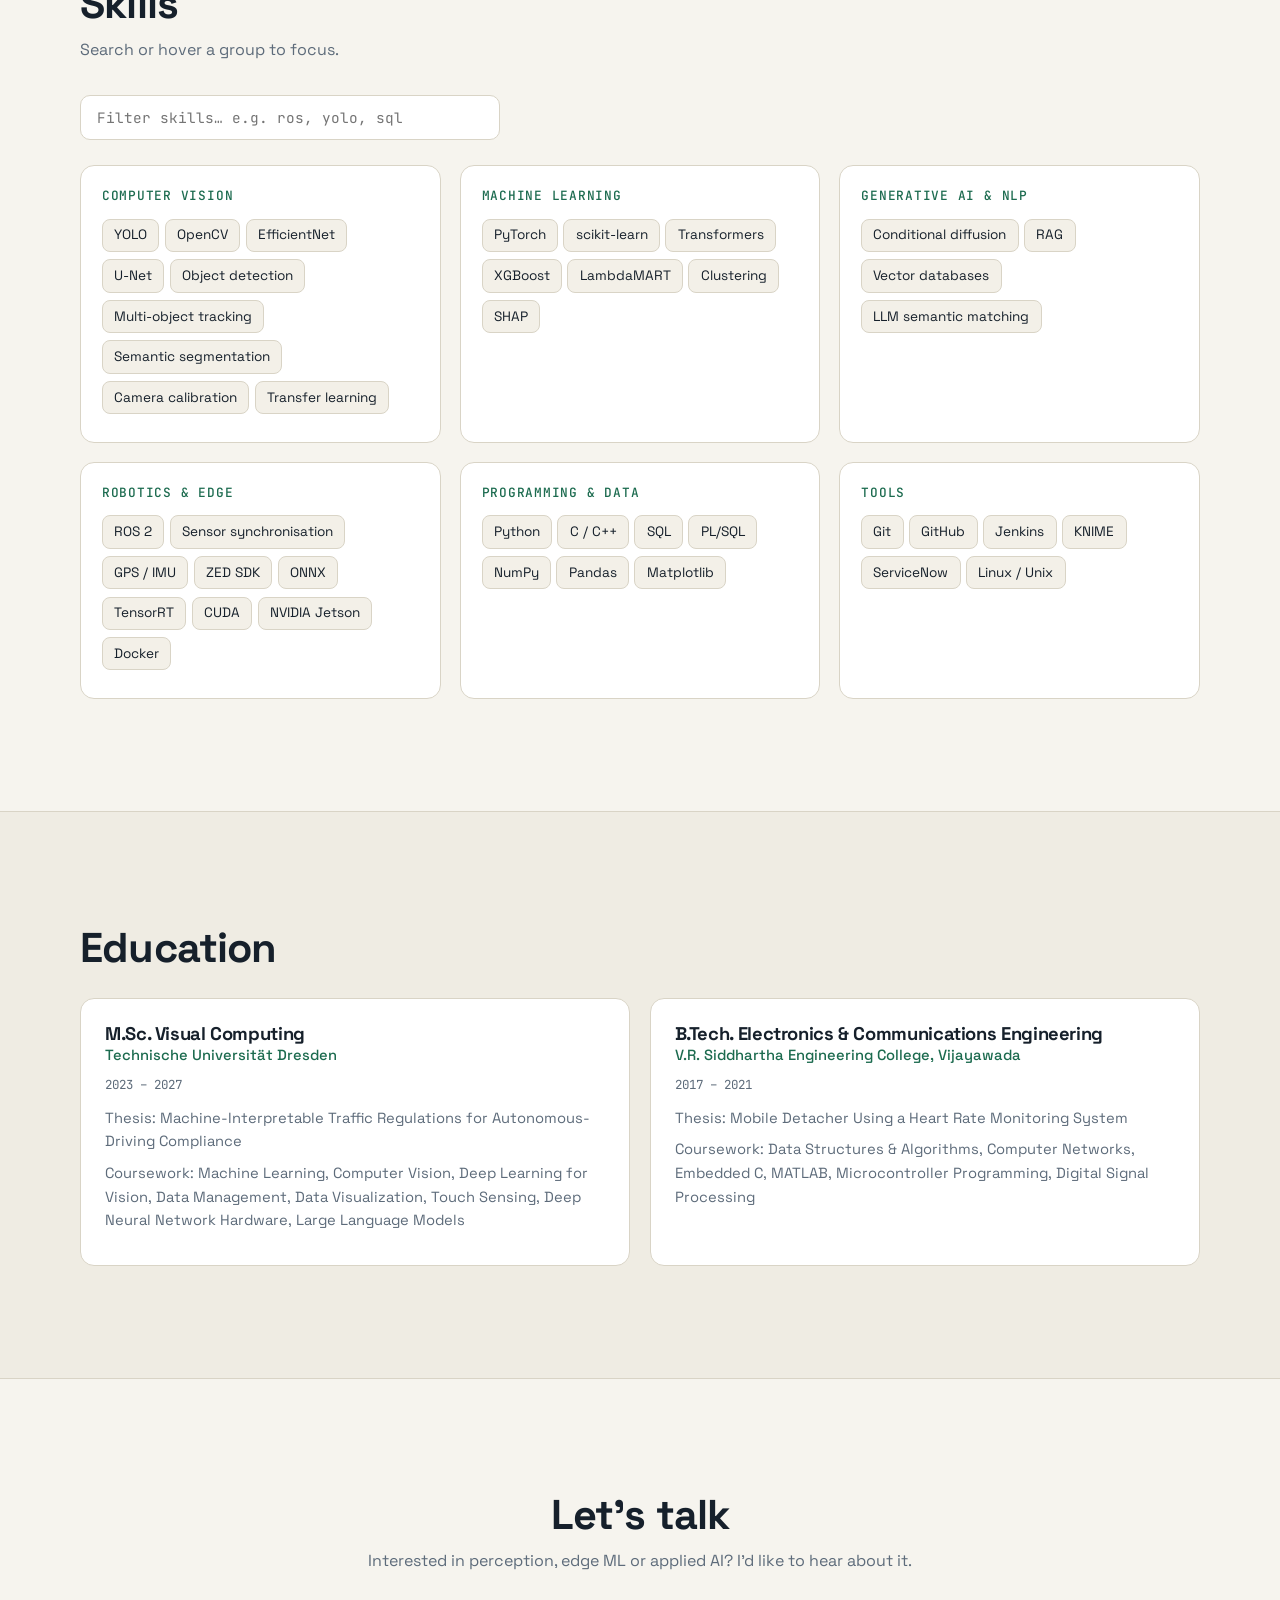
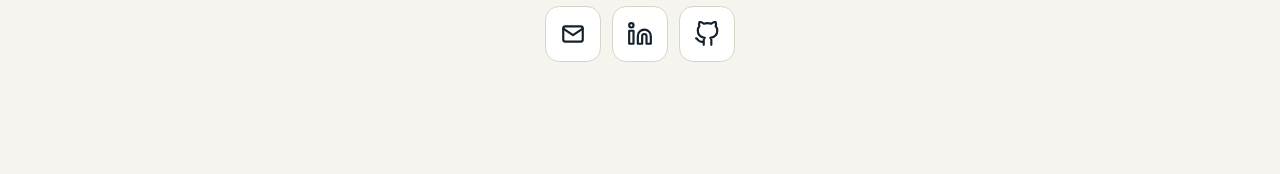
==== commit 09c938e4: "projects" ====
--- a/index.html
+++ b/index.html
@@ -1,5 +1,5 @@
 <!doctype html>
-<html lang="en" data-theme="dark">
+<html lang="en" data-theme="light">
 <head>
   <meta charset="utf-8">
   <meta name="viewport" content="width=device-width, initial-scale=1">
@@ -144,12 +144,6 @@
     </section>
   </main>
 
-  <footer class="footer">
-    <div class="wrap">
-      <span class="mono">© <span id="year"></span> Sravani Kaviti</span>
-      <span class="mono">Built with plain HTML, CSS &amp; JS</span>
-    </div>
-  </footer>
 
   <div class="toast mono" id="toast" role="status" aria-live="polite"></div>
 
--- a/css/style.css
+++ b/css/style.css
@@ -188,6 +188,7 @@
 .exp-panel .meta { color: var(--muted); font: .8rem var(--mono); margin: .3rem 0 1.2rem; }
 .exp-panel ul { padding-left: 1.1rem; margin: 0 0 1.2rem; }
 .exp-panel li { margin-bottom: .7rem; color: var(--muted); }
+.exp-panel .grp { font: 500 .78rem var(--mono); color: var(--accent-2); text-transform: uppercase; letter-spacing: .05em; margin: 1.3rem 0 .6rem; }
 .exp-panel li::marker { color: var(--accent); }
 .exp-panel.swap { animation: swap .35s ease; }
 .tags { display: flex; flex-wrap: wrap; gap: .4rem; }
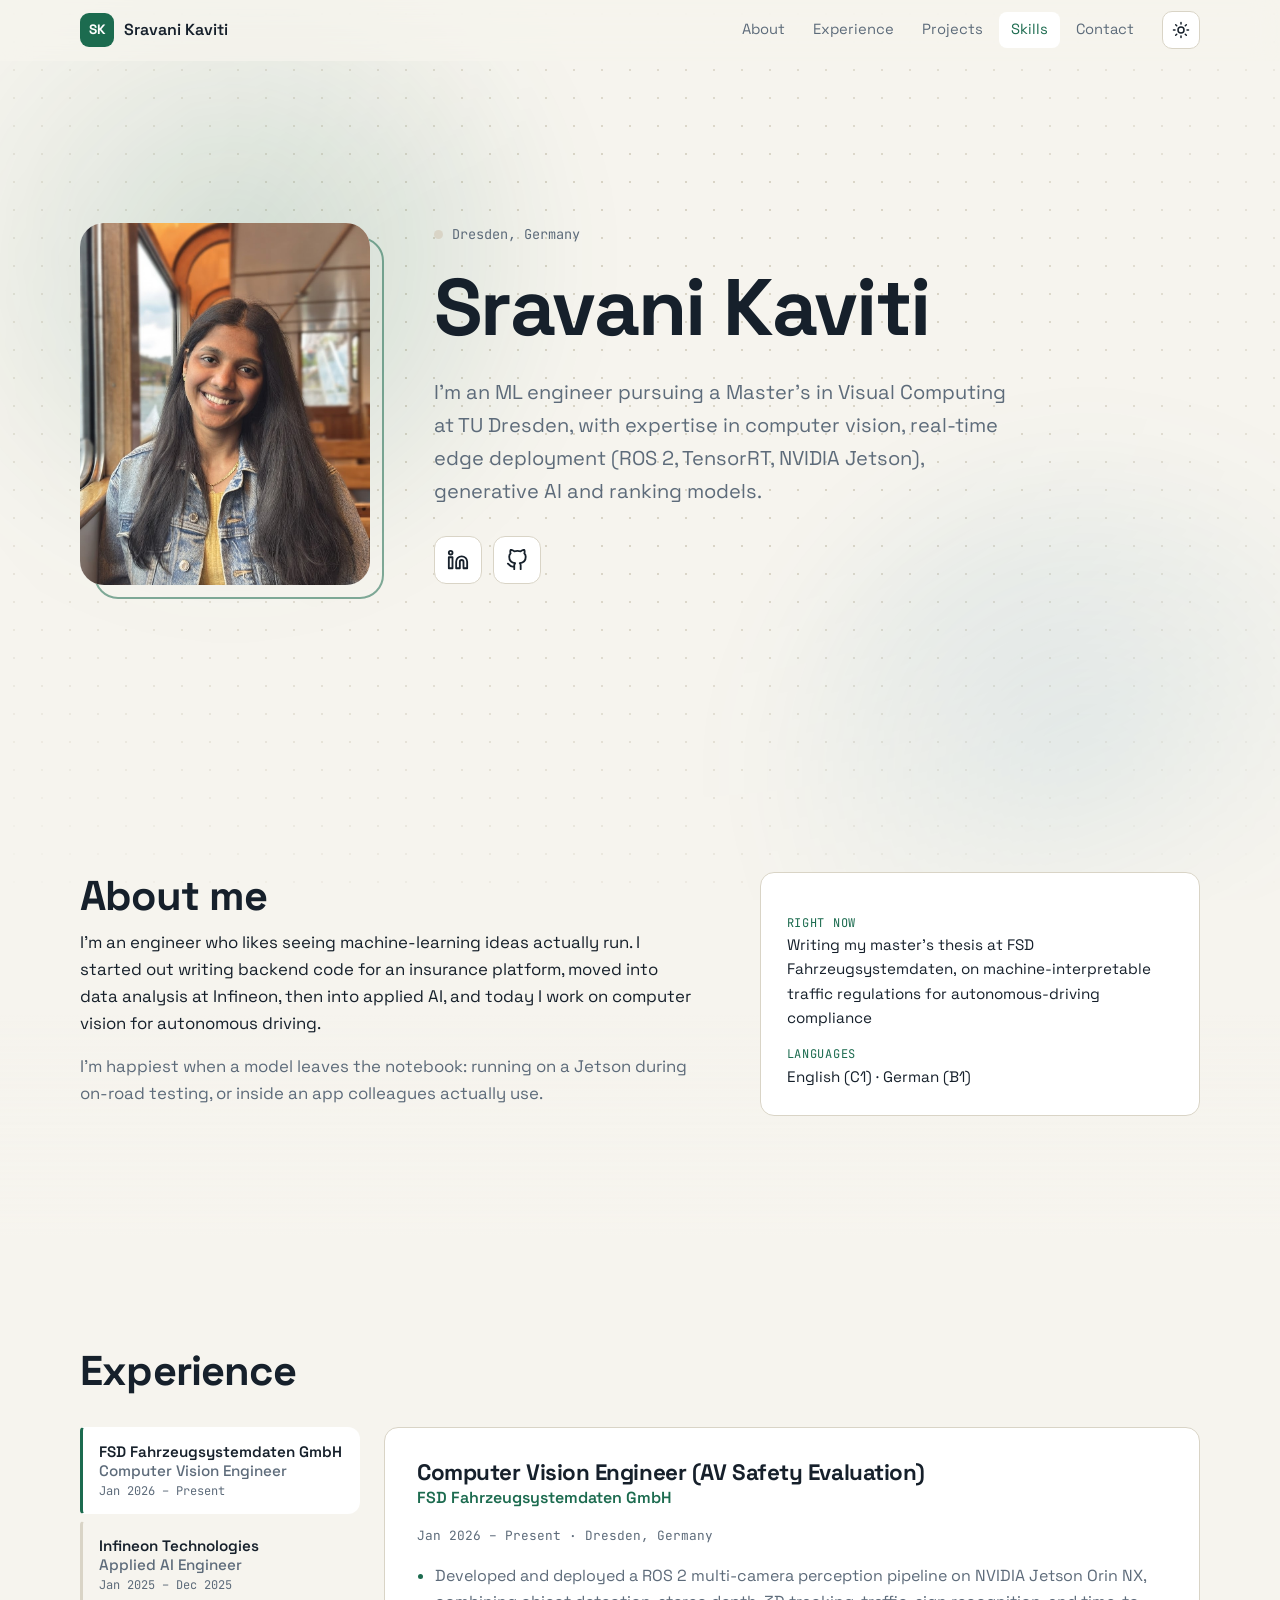
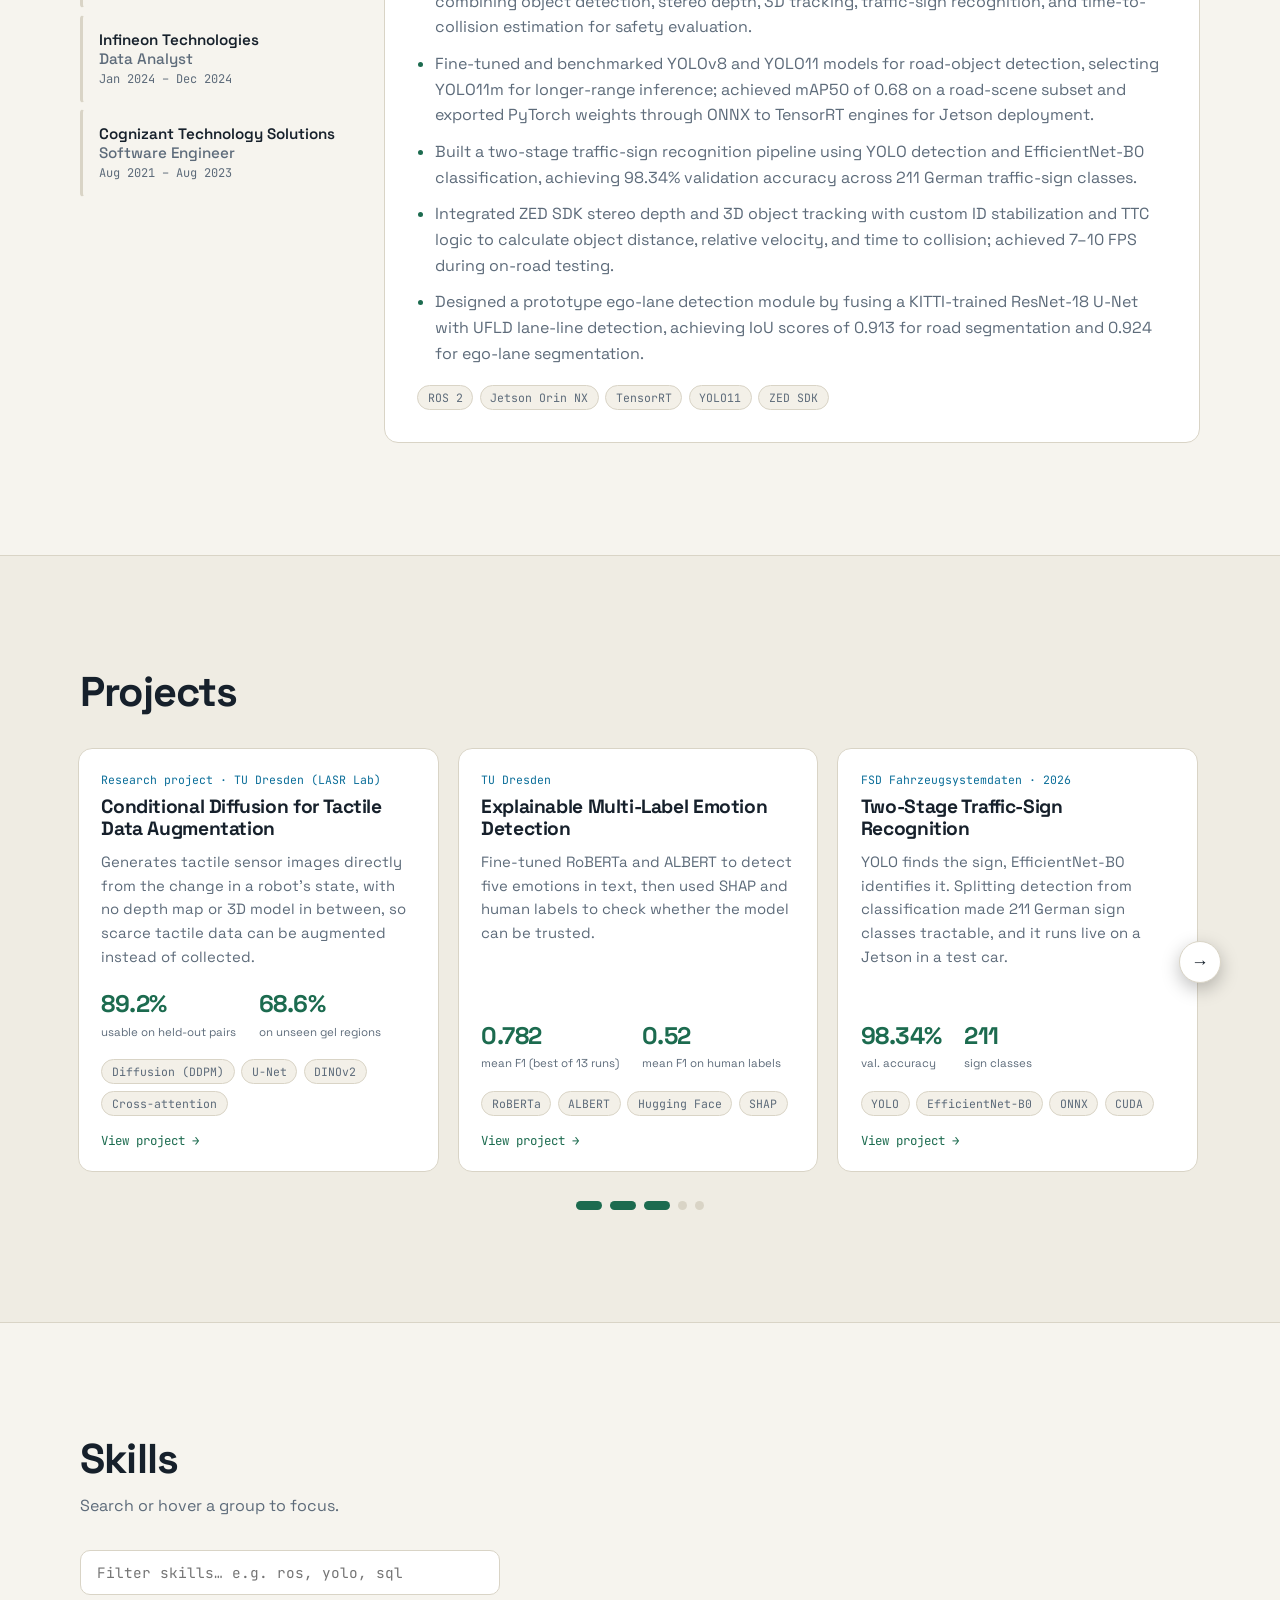
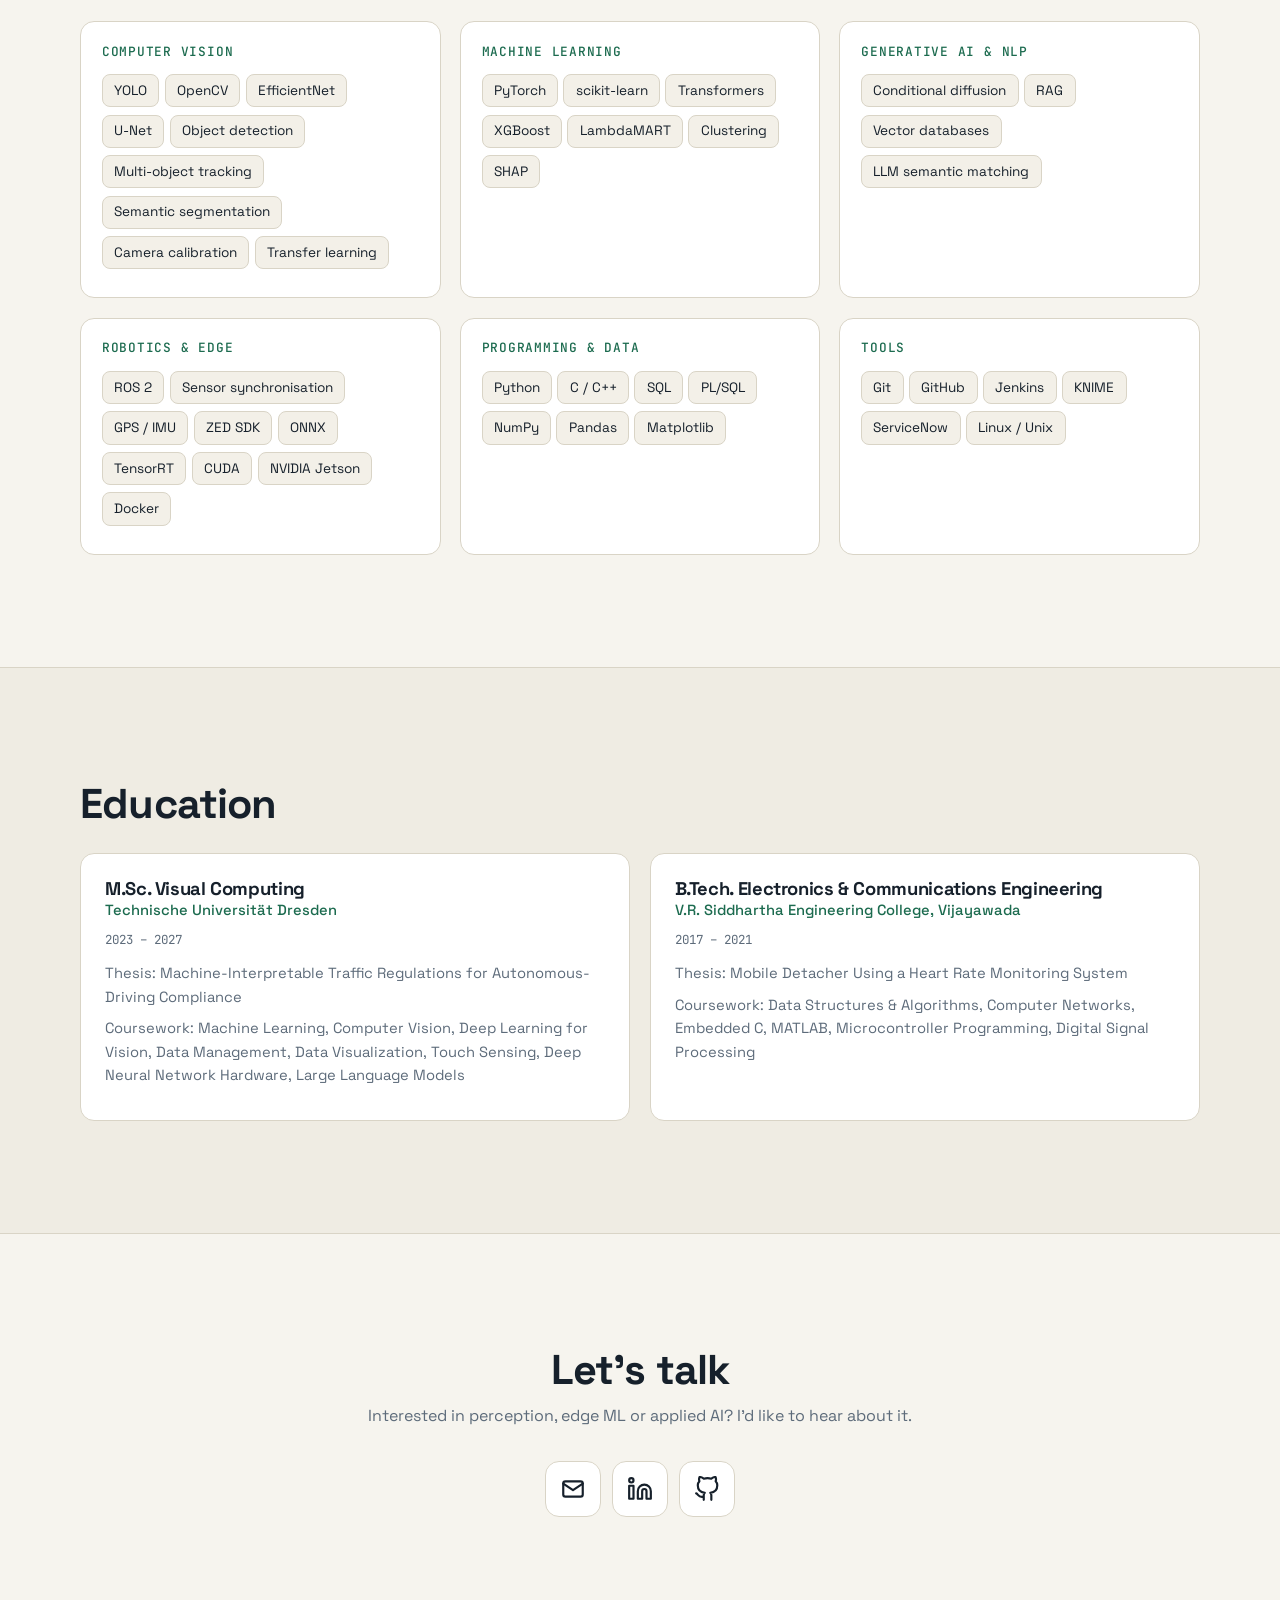
==== commit a1ee9829: "portfolio" ====
--- a/index.html
+++ b/index.html
@@ -58,9 +58,6 @@
           <h1 id="heroName">Sravani Kaviti</h1>
           <p class="intro" id="intro"></p>
           <div class="social">
-            <a class="icon-link" id="cvBtn" href="assets/Sravani_Kaviti_CV.pdf" target="_blank" rel="noopener" aria-label="Download CV" data-label="Download CV">
-              <svg viewBox="0 0 24 24" aria-hidden="true" fill="none" stroke="currentColor" stroke-width="2" stroke-linecap="round" stroke-linejoin="round"><path d="M12 3v12M7 10l5 5 5-5M5 21h14"/></svg>
-            </a>
             <a class="icon-link" id="liBtn" href="#" target="_blank" rel="noopener me" aria-label="LinkedIn profile" data-label="LinkedIn">
               <svg viewBox="0 0 24 24" aria-hidden="true" fill="none" stroke="currentColor" stroke-width="2" stroke-linecap="round" stroke-linejoin="round"><path d="M16 8a6 6 0 0 1 6 6v7h-4v-7a2 2 0 0 0-4 0v7h-4v-7a6 6 0 0 1 6-6zM2 9h4v12H2zM4 2a2 2 0 1 1 0 4 2 2 0 0 1 0-4z"/></svg>
             </a>
